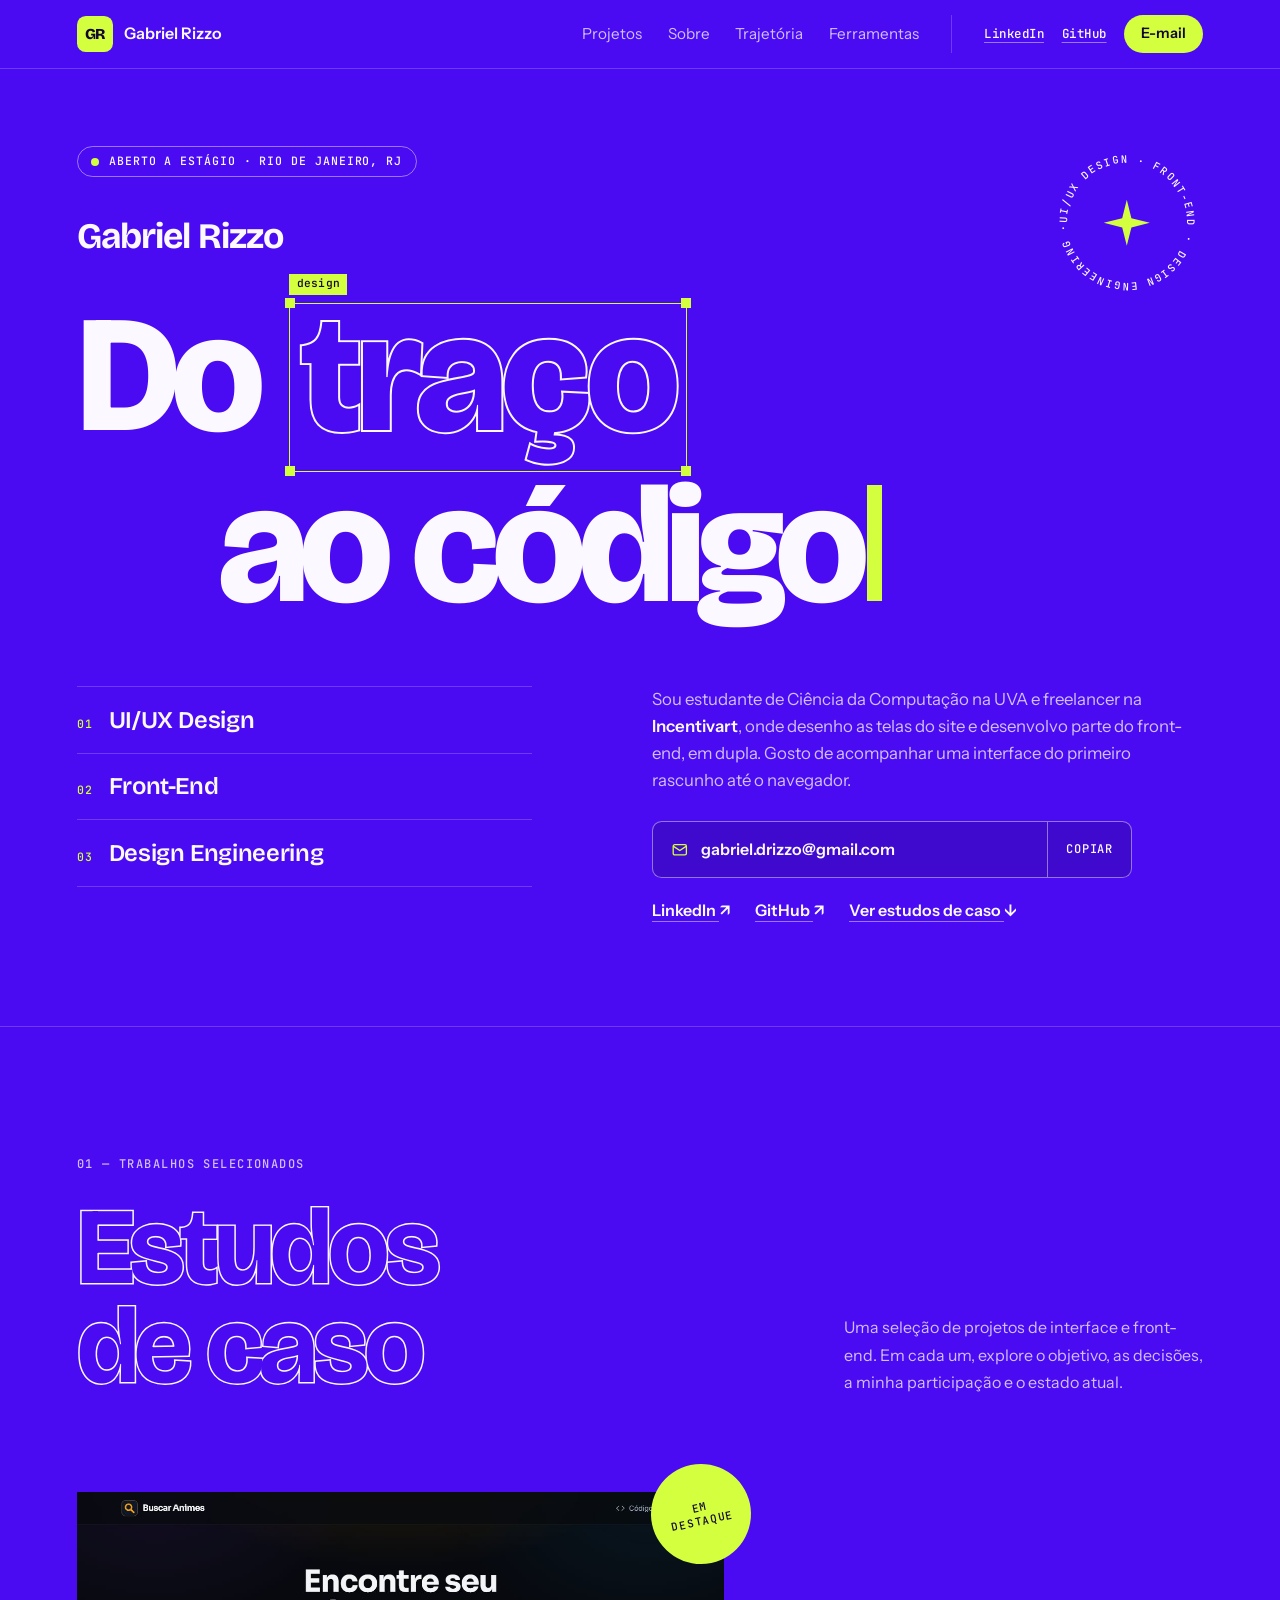
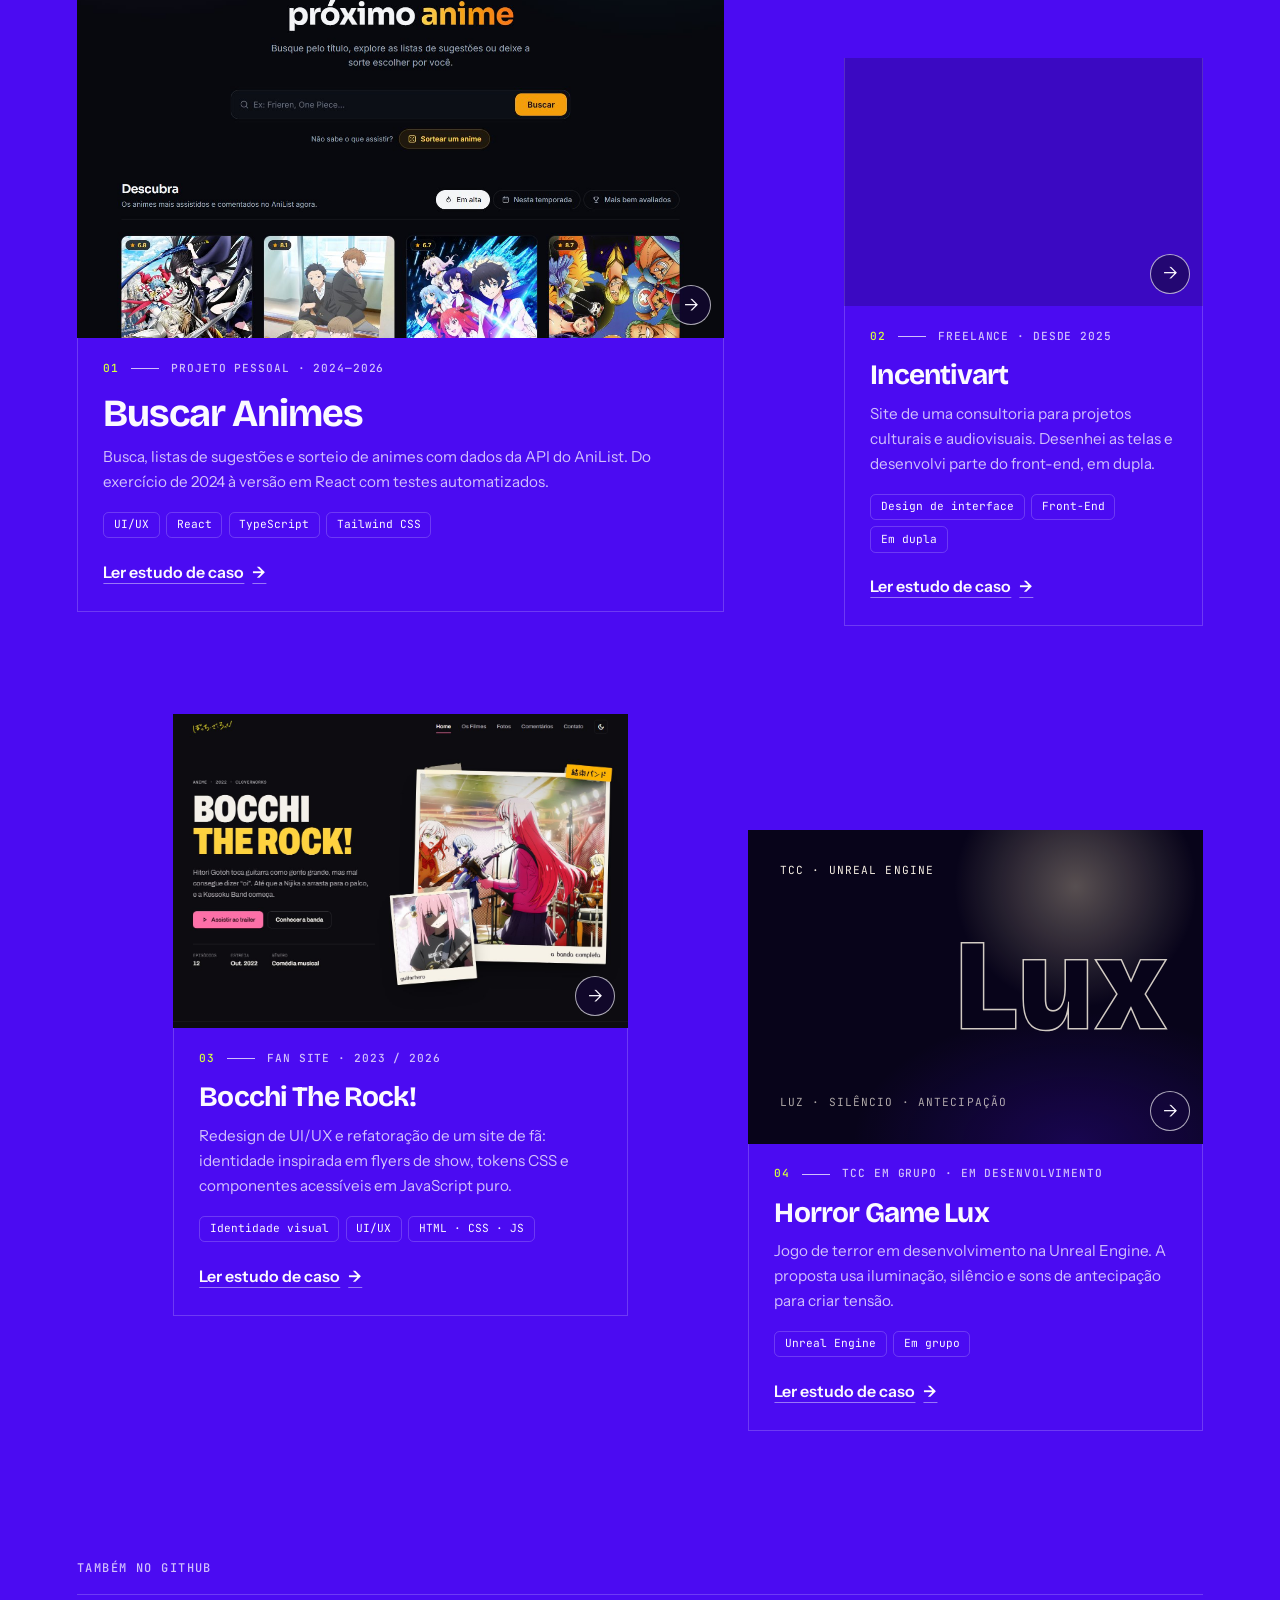
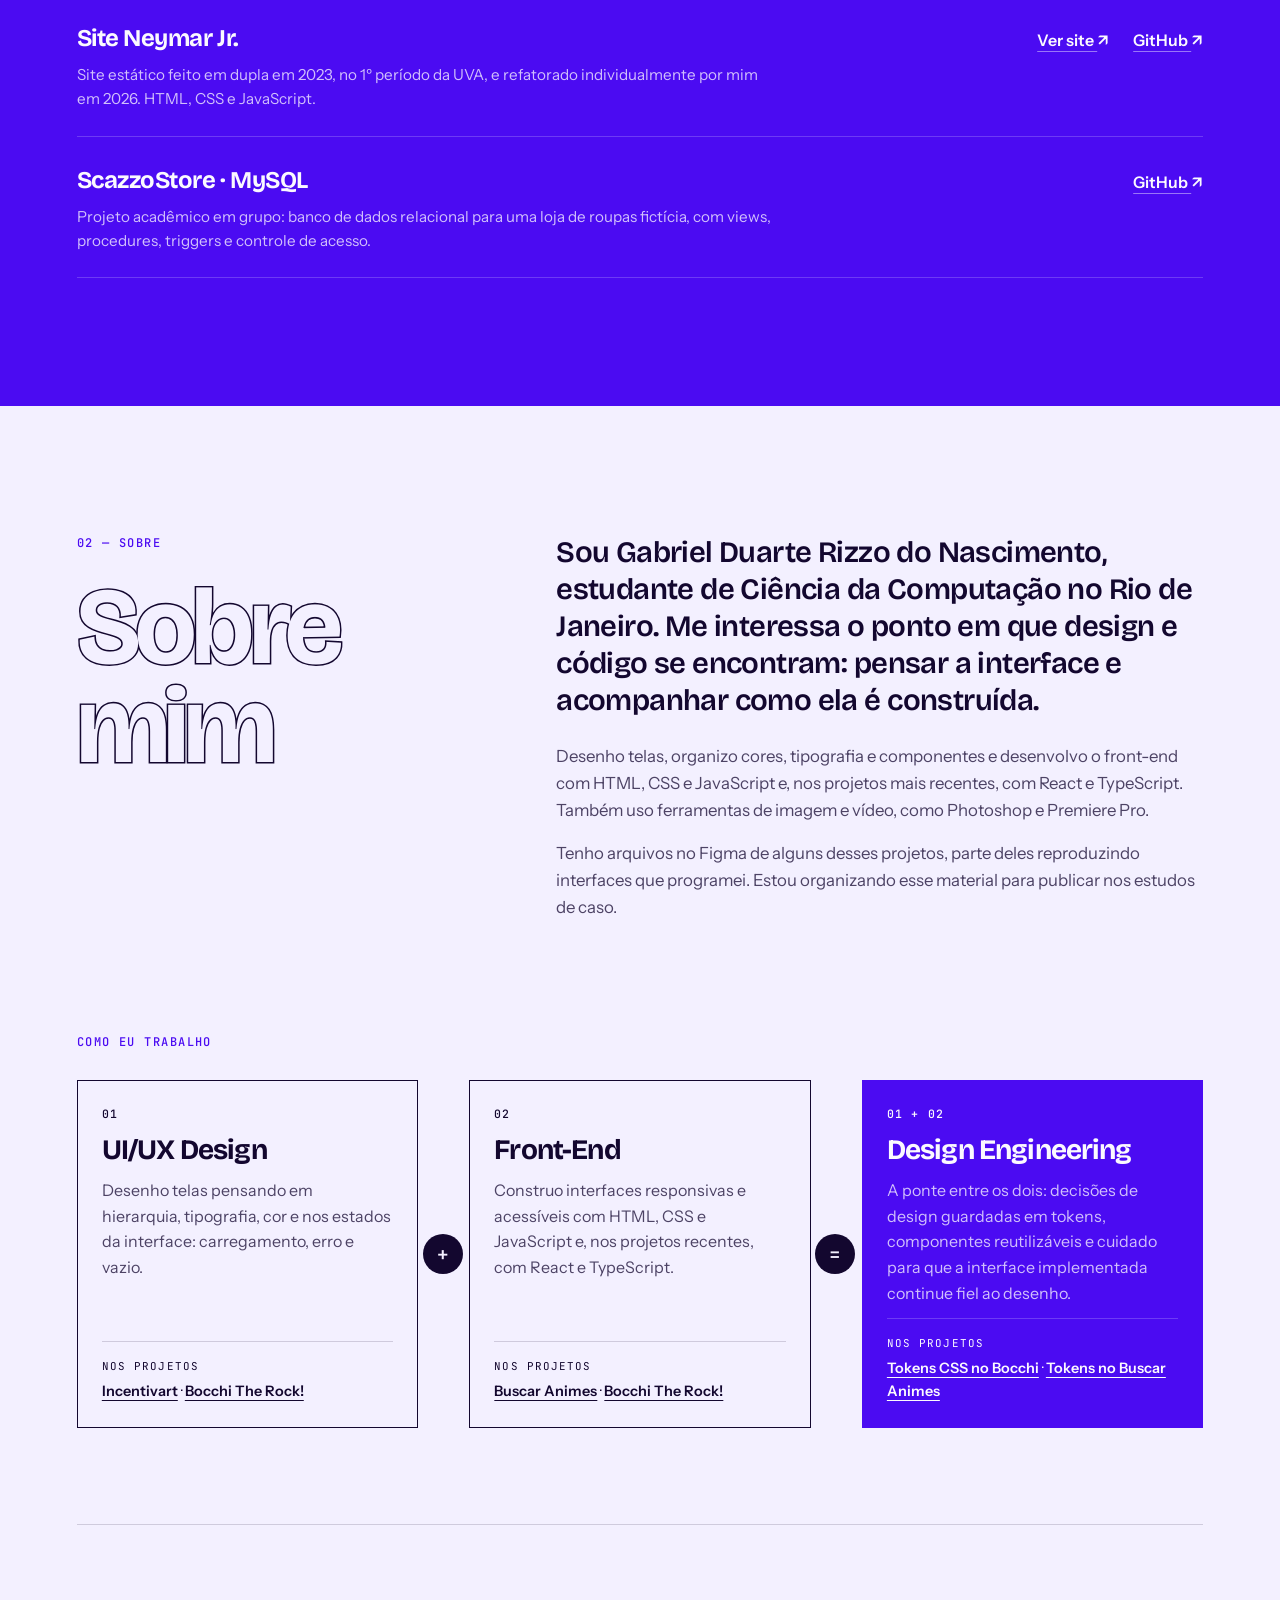
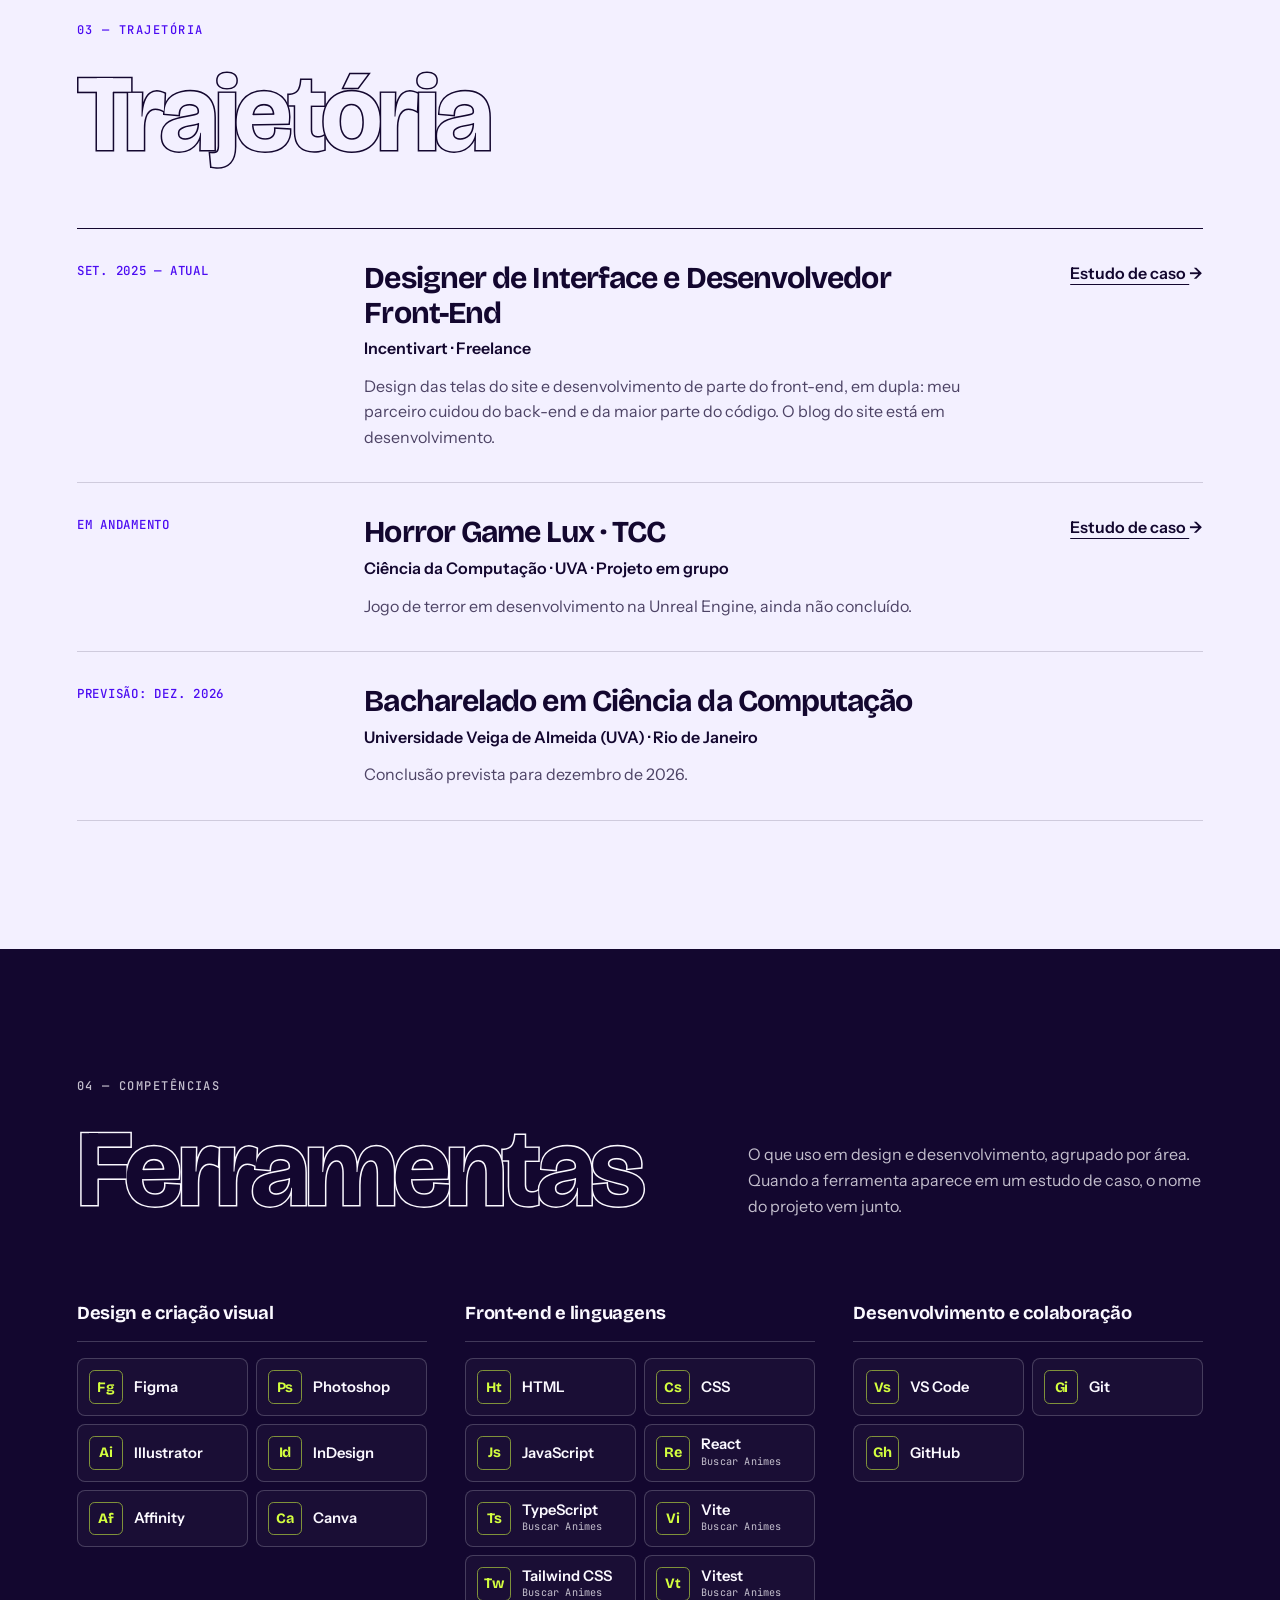
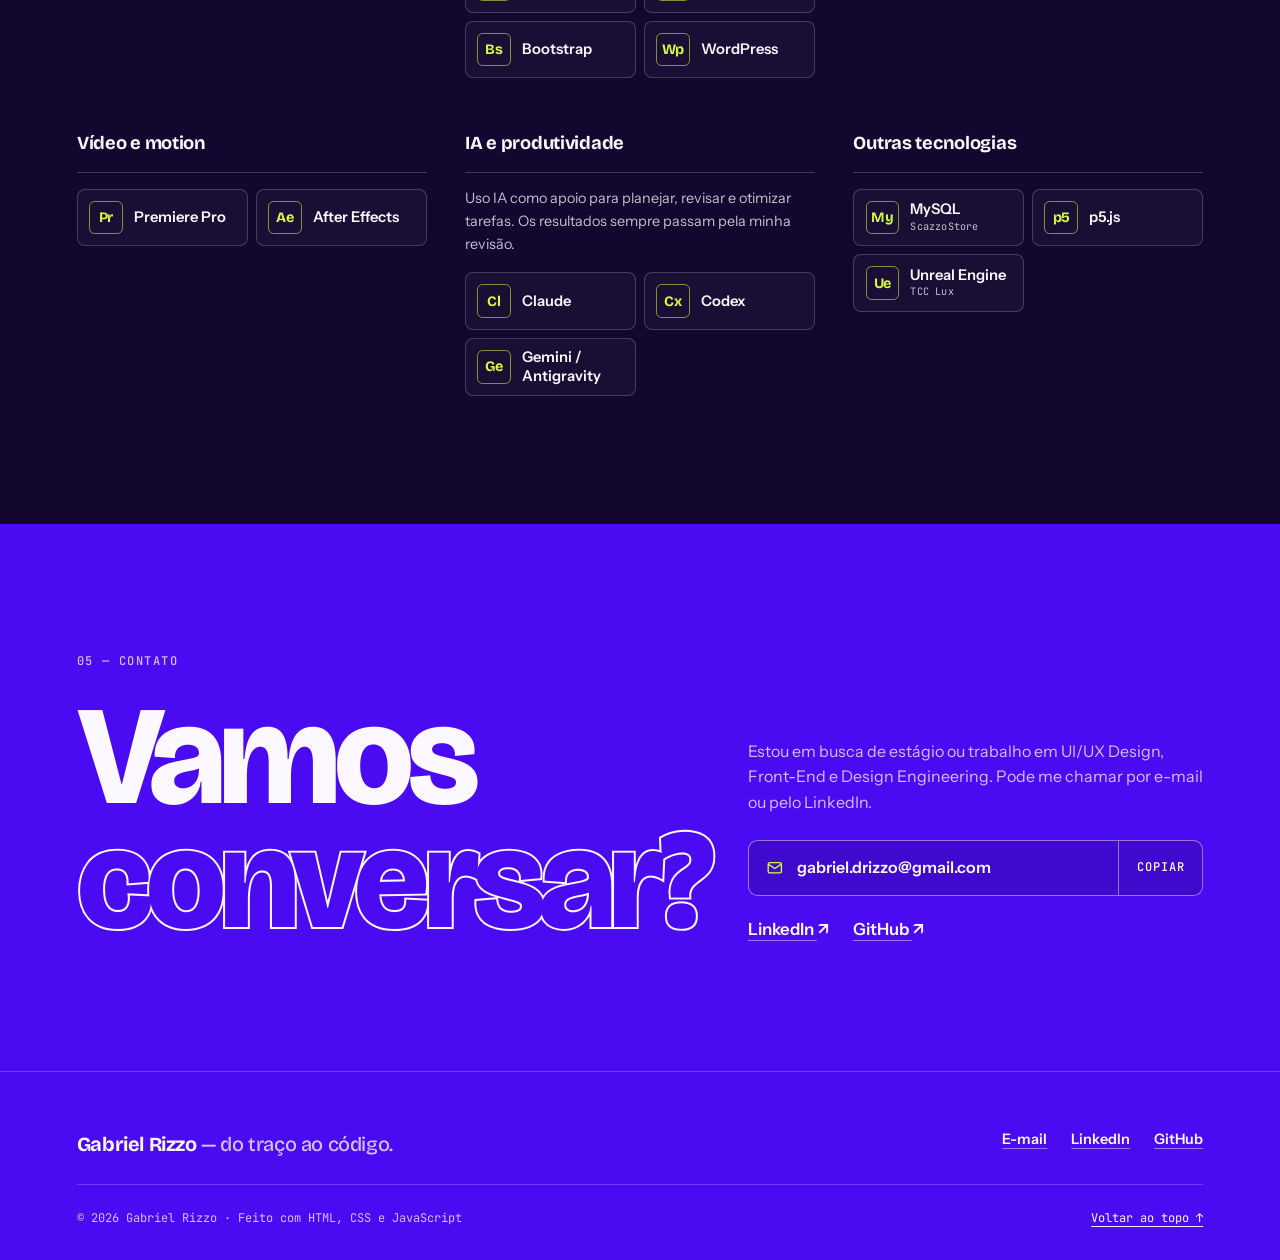
==== index.html @ c2d5941b "Portfolio_V1.0" ====
<!doctype html>
<html lang="pt-BR">
  <head>
    <meta charset="utf-8" />
    <meta name="viewport" content="width=device-width, initial-scale=1" />
    <title>Gabriel Rizzo · UI/UX Design, Front-End e Design Engineering</title>
    <meta
      name="description"
      content="Portfólio de Gabriel Rizzo: estudos de caso de UI/UX Design, Front-End e Design Engineering. Estudante de Ciência da Computação no Rio de Janeiro."
    />
    <meta name="theme-color" content="#4b0bf2" />
    <meta property="og:type" content="website" />
    <meta property="og:locale" content="pt_BR" />
    <meta property="og:title" content="Gabriel Rizzo · Do traço ao código" />
    <meta property="og:description" content="UI/UX Design, Front-End e Design Engineering: estudos de caso, trajetória e contato." />
    <link rel="icon" href="assets/favicon.svg" type="image/svg+xml" />

    <link rel="preconnect" href="https://fonts.googleapis.com" />
    <link rel="preconnect" href="https://fonts.gstatic.com" crossorigin />
    <link
      rel="stylesheet"
      href="https://fonts.googleapis.com/css2?family=Bricolage+Grotesque:opsz,wght@12..96,400..800&family=Instrument+Sans:wght@400..700&family=JetBrains+Mono:wght@400;500&display=swap"
    />
    <link rel="stylesheet" href="assets/css/base.css" />
    <link rel="stylesheet" href="assets/css/home.css" />

    <script>
      document.documentElement.classList.add("js");
    </script>
    <script src="assets/js/main.js" defer></script>
  </head>

  <body>
    <a class="skip-link" href="#conteudo">Pular para o conteúdo</a>

    <header class="site-header">
      <div class="site-header__inner">
        <a class="brand" href="#topo">
          <span class="brand__mark" aria-hidden="true">GR</span>
          <span class="brand__name">Gabriel Rizzo</span>
        </a>

        <button class="nav-toggle" type="button" aria-expanded="false" aria-controls="site-nav">Menu</button>

        <div class="site-nav" id="site-nav">
          <nav aria-label="Seções">
            <ul class="site-nav__links">
              <li><a href="#projetos">Projetos</a></li>
              <li><a href="#sobre">Sobre</a></li>
              <li><a href="#trajetoria">Trajetória</a></li>
              <li><a href="#ferramentas">Ferramentas</a></li>
            </ul>
          </nav>
          <div class="site-nav__contact">
            <a href="https://www.linkedin.com/in/gabriel-rizzo-352052266/" target="_blank" rel="noopener noreferrer">LinkedIn</a>
            <a href="https://github.com/gabrielrizzoo" target="_blank" rel="noopener noreferrer">GitHub</a>
            <a class="button button--primary button--small" href="mailto:gabriel.drizzo@gmail.com">E-mail</a>
          </div>
        </div>
      </div>
    </header>

    <main id="conteudo">
      <!-- ============================================================
           HERO · quem sou, o que faço e como falar comigo
           ============================================================ -->
      <section class="hero" id="topo" aria-labelledby="hero-title">
        <div class="hero__inner">
          <p class="hero__status">Aberto a estágio · Rio de Janeiro, RJ</p>

          <h1 class="hero__title" id="hero-title">
            <span class="hero__name">Gabriel Rizzo</span>
            <span class="hero__statement">
              <span class="hero__line">Do <span class="frame hero__frame"><span class="outline">traço</span><span class="frame__label" aria-hidden="true">design</span></span></span>
              <span class="hero__line">ao código<span class="hero__caret" aria-hidden="true"></span></span>
            </span>
          </h1>

          <svg class="hero__badge" viewBox="0 0 200 200" aria-hidden="true" focusable="false">
            <defs>
              <path id="badge-circle" d="M100,100 m-78,0 a78,78 0 1,1 156,0 a78,78 0 1,1 -156,0" />
            </defs>
            <g class="hero__badge-ring">
              <text>
                <textPath href="#badge-circle" textLength="488" lengthAdjust="spacing">
                  UI/UX DESIGN · FRONT-END · DESIGN ENGINEERING ·
                </textPath>
              </text>
            </g>
            <path class="hero__badge-star" d="M100 70 L106 94 L130 100 L106 106 L100 130 L94 106 L70 100 L94 94 Z" />
          </svg>

          <ul class="hero__roles" aria-label="Áreas de atuação">
            <li><span>01</span> UI/UX Design</li>
            <li><span>02</span> Front-End</li>
            <li><span>03</span> Design Engineering</li>
          </ul>

          <div class="hero__aside">
            <p class="hero__text">
              Sou estudante de Ciência da Computação na UVA e freelancer na <strong>Incentivart</strong>, onde
              desenho as telas do site e desenvolvo parte do front-end, em dupla. Gosto de acompanhar uma
              interface do primeiro rascunho até o navegador.
            </p>

            <div class="contact-box">
              <a class="contact-box__email" href="mailto:gabriel.drizzo@gmail.com">
                <svg viewBox="0 0 24 24" fill="none" stroke="currentColor" stroke-width="1.8" aria-hidden="true"><rect x="3" y="5" width="18" height="14" rx="2" /><path d="m3 7 9 6 9-6" /></svg>
                <span>gabriel.drizzo@gmail.com</span>
              </a>
              <button class="contact-box__copy" type="button" data-copy="gabriel.drizzo@gmail.com" hidden>Copiar</button>
            </div>

            <ul class="link-list">
              <li><a href="https://www.linkedin.com/in/gabriel-rizzo-352052266/" target="_blank" rel="noopener noreferrer">LinkedIn <span class="arrow" aria-hidden="true">↗</span></a></li>
              <li><a href="https://github.com/gabrielrizzoo" target="_blank" rel="noopener noreferrer">GitHub <span class="arrow" aria-hidden="true">↗</span></a></li>
              <li><a href="#projetos">Ver estudos de caso <span class="arrow arrow--down" aria-hidden="true">↓</span></a></li>
            </ul>
          </div>
        </div>
      </section>

      <!-- ============================================================
           01 · ESTUDOS DE CASO (a partir de portfolio-projects-section.html)
           Cada card leva à página do estudo de caso em projetos/.
           ============================================================ -->
      <section class="portfolio-work" id="projetos" aria-labelledby="portfolio-work-title">
        <header class="portfolio-work__header reveal">
          <div class="portfolio-work__heading">
            <p class="eyebrow">01 — Trabalhos selecionados</p>
            <h2 class="section-title" id="portfolio-work-title">Estudos <br />de caso</h2>
          </div>
          <p class="portfolio-work__intro">
            Uma seleção de projetos de interface e front-end. Em cada um, explore o objetivo, as decisões, a
            minha participação e o estado atual.
          </p>
        </header>

        <div class="portfolio-work__grid">
          <article class="portfolio-project reveal">
            <p class="portfolio-project__sticker" aria-hidden="true">Em<br />destaque</p>
            <div class="portfolio-project__visual">
              <img
                src="assets/images/projects/buscar-animes/inicio-desktop.jpg"
                alt="Tela inicial do Buscar Animes: título, campo de busca, botão de sorteio e a lista Em alta."
                width="1280"
                height="1000"
                loading="lazy"
                decoding="async"
              />
              <span class="portfolio-project__open" aria-hidden="true">→</span>
            </div>
            <div class="portfolio-project__content">
              <p class="portfolio-project__meta"><span class="num">01</span><span class="rule"></span><span>Projeto pessoal · 2024—2026</span></p>
              <h3 class="portfolio-project__title">
                <a href="projetos/buscar-animes.html">Buscar Animes<span class="visually-hidden">: ler estudo de caso</span></a>
              </h3>
              <p class="portfolio-project__summary">
                Busca, listas de sugestões e sorteio de animes com dados da API do AniList. Do exercício de 2024 à
                versão em React com testes automatizados.
              </p>
              <ul class="portfolio-project__tags" aria-label="Áreas e tecnologias">
                <li>UI/UX</li>
                <li>React</li>
                <li>TypeScript</li>
                <li>Tailwind CSS</li>
              </ul>
              <span class="portfolio-project__cta" aria-hidden="true">Ler estudo de caso <span class="arrow">→</span></span>
            </div>
          </article>

          <article class="portfolio-project reveal">
            <div class="portfolio-project__visual">
              <img
                src="assets/images/projects/incentivart/home-desktop.jpg"
                alt="Página inicial do site da Incentivart, com o título Cuidamos da parte técnica e burocrática enquanto você cria."
                width="1440"
                height="900"
                loading="lazy"
                decoding="async"
              />
              <span class="portfolio-project__open" aria-hidden="true">→</span>
            </div>
            <div class="portfolio-project__content">
              <p class="portfolio-project__meta"><span class="num">02</span><span class="rule"></span><span>Freelance · desde 2025</span></p>
              <h3 class="portfolio-project__title">
                <a href="projetos/incentivart.html">Incentivart<span class="visually-hidden">: ler estudo de caso</span></a>
              </h3>
              <p class="portfolio-project__summary">
                Site de uma consultoria para projetos culturais e audiovisuais. Desenhei as telas e desenvolvi parte
                do front-end, em dupla.
              </p>
              <ul class="portfolio-project__tags" aria-label="Áreas">
                <li>Design de interface</li>
                <li>Front-End</li>
                <li>Em dupla</li>
              </ul>
              <span class="portfolio-project__cta" aria-hidden="true">Ler estudo de caso <span class="arrow">→</span></span>
            </div>
          </article>

          <article class="portfolio-project reveal">
            <div class="portfolio-project__visual">
              <img
                src="assets/images/projects/bocchi/home-desktop.jpg"
                alt="Página inicial do fan site Bocchi The Rock!, com título em branco e amarelo e colagem de fotos do anime."
                width="1280"
                height="1000"
                loading="lazy"
                decoding="async"
              />
              <span class="portfolio-project__open" aria-hidden="true">→</span>
            </div>
            <div class="portfolio-project__content">
              <p class="portfolio-project__meta"><span class="num">03</span><span class="rule"></span><span>Fan site · 2023 / 2026</span></p>
              <h3 class="portfolio-project__title">
                <a href="projetos/bocchi-the-rock.html">Bocchi The Rock!<span class="visually-hidden">: ler estudo de caso</span></a>
              </h3>
              <p class="portfolio-project__summary">
                Redesign de UI/UX e refatoração de um site de fã: identidade inspirada em flyers de show, tokens CSS
                e componentes acessíveis em JavaScript puro.
              </p>
              <ul class="portfolio-project__tags" aria-label="Áreas e tecnologias">
                <li>Identidade visual</li>
                <li>UI/UX</li>
                <li>HTML · CSS · JS</li>
              </ul>
              <span class="portfolio-project__cta" aria-hidden="true">Ler estudo de caso <span class="arrow">→</span></span>
            </div>
          </article>

          <article class="portfolio-project reveal">
            <div class="portfolio-project__visual">
              <div class="cover cover--lux" role="img" aria-label="Capa tipográfica do Horror Game Lux">
                <span class="cover__kicker">TCC · Unreal Engine</span>
                <span class="cover__title outline">Lux</span>
                <span class="cover__note">Luz · silêncio · antecipação</span>
              </div>
              <span class="portfolio-project__open" aria-hidden="true">→</span>
            </div>
            <div class="portfolio-project__content">
              <p class="portfolio-project__meta"><span class="num">04</span><span class="rule"></span><span>TCC em grupo · em desenvolvimento</span></p>
              <h3 class="portfolio-project__title">
                <a href="projetos/horror-game-lux.html">Horror Game Lux<span class="visually-hidden">: ler estudo de caso</span></a>
              </h3>
              <p class="portfolio-project__summary">
                Jogo de terror em desenvolvimento na Unreal Engine. A proposta usa iluminação, silêncio e sons de
                antecipação para criar tensão.
              </p>
              <ul class="portfolio-project__tags" aria-label="Tecnologias">
                <li>Unreal Engine</li>
                <li>Em grupo</li>
              </ul>
              <span class="portfolio-project__cta" aria-hidden="true">Ler estudo de caso <span class="arrow">→</span></span>
            </div>
          </article>
        </div>

        <aside class="more-work reveal" aria-labelledby="more-work-title">
          <h3 class="eyebrow more-work__title" id="more-work-title">Também no GitHub</h3>
          <ul>
            <li class="more-work__item">
              <div>
                <p class="more-work__name">Site Neymar Jr.</p>
                <p class="more-work__desc">
                  Site estático feito em dupla em 2023, no 1º período da UVA, e refatorado individualmente por mim em
                  2026. HTML, CSS e JavaScript.
                </p>
              </div>
              <ul class="link-list">
                <li><a href="https://gabrielrizzoo.github.io/ProjetoSiteNeymar/" target="_blank" rel="noopener noreferrer">Ver site <span class="arrow" aria-hidden="true">↗</span></a></li>
                <li><a href="https://github.com/gabrielrizzoo/ProjetoSiteNeymar" target="_blank" rel="noopener noreferrer">GitHub <span class="arrow" aria-hidden="true">↗</span></a></li>
              </ul>
            </li>
            <li class="more-work__item">
              <div>
                <p class="more-work__name">ScazzoStore · MySQL</p>
                <p class="more-work__desc">
                  Projeto acadêmico em grupo: banco de dados relacional para uma loja de roupas fictícia, com views,
                  procedures, triggers e controle de acesso.
                </p>
              </div>
              <ul class="link-list">
                <li><a href="https://github.com/gabrielrizzoo/ScazzoStore-MySQL" target="_blank" rel="noopener noreferrer">GitHub <span class="arrow" aria-hidden="true">↗</span></a></li>
              </ul>
            </li>
          </ul>
        </aside>
      </section>

      <!-- ============================================================
           02 · SOBRE + COMO TRABALHO
           ============================================================ -->
      <section class="about on-paper" id="sobre" aria-labelledby="sobre-title">
        <div class="container about__grid">
          <div class="about__head reveal">
            <p class="eyebrow">02 — Sobre</p>
            <h2 class="section-title" id="sobre-title">Sobre <br />mim</h2>
            <!-- FOTO: quando houver uma foto adequada (retrato, luz natural, fundo neutro, 1200 px ou mais),
                 salve em assets/images/gabriel-rizzo.jpg e descomente. O CSS aplica o tratamento violeta.
            <figure class="about__photo">
              <img src="assets/images/gabriel-rizzo.jpg" alt="Retrato de Gabriel Rizzo" width="800" height="1000" loading="lazy" />
            </figure>
            -->
          </div>

          <div class="about__body reveal">
            <p class="about__lead">
              Sou Gabriel Duarte Rizzo do Nascimento, estudante de Ciência da Computação no Rio de Janeiro. Me
              interessa o ponto em que design e código se encontram: pensar a interface e acompanhar como ela é
              construída.
            </p>
            <p>
              Desenho telas, organizo cores, tipografia e componentes e desenvolvo o front-end com HTML, CSS e
              JavaScript e, nos projetos mais recentes, com React e TypeScript. Também uso ferramentas de imagem e
              vídeo, como Photoshop e Premiere Pro.
            </p>
            <p>
              Tenho arquivos no Figma de alguns desses projetos, parte deles reproduzindo interfaces que programei.
              Estou organizando esse material para publicar nos estudos de caso.
            </p>
          </div>
        </div>

        <div class="container pillars">
          <h3 class="eyebrow pillars__title reveal">Como eu trabalho</h3>
          <ol class="pillars__list">
            <li class="pillar reveal">
              <p class="pillar__num">01</p>
              <h4 class="pillar__name">UI/UX Design</h4>
              <p class="pillar__text">
                Desenho telas pensando em hierarquia, tipografia, cor e nos estados da interface: carregamento, erro e
                vazio.
              </p>
              <p class="pillar__evidence">
                <span>Nos projetos</span>
                <a href="projetos/incentivart.html">Incentivart</a> · <a href="projetos/bocchi-the-rock.html">Bocchi The Rock!</a>
              </p>
            </li>
            <li class="pillar reveal">
              <p class="pillar__num">02</p>
              <h4 class="pillar__name">Front-End</h4>
              <p class="pillar__text">
                Construo interfaces responsivas e acessíveis com HTML, CSS e JavaScript e, nos projetos recentes, com
                React e TypeScript.
              </p>
              <p class="pillar__evidence">
                <span>Nos projetos</span>
                <a href="projetos/buscar-animes.html">Buscar Animes</a> · <a href="projetos/bocchi-the-rock.html">Bocchi The Rock!</a>
              </p>
            </li>
            <li class="pillar pillar--result reveal">
              <p class="pillar__num">01 + 02</p>
              <h4 class="pillar__name">Design Engineering</h4>
              <p class="pillar__text">
                A ponte entre os dois: decisões de design guardadas em tokens, componentes reutilizáveis e cuidado para
                que a interface implementada continue fiel ao desenho.
              </p>
              <p class="pillar__evidence">
                <span>Nos projetos</span>
                <a href="projetos/bocchi-the-rock.html#design">Tokens CSS no Bocchi</a> · <a href="projetos/buscar-animes.html#design">Tokens no Buscar Animes</a>
              </p>
            </li>
          </ol>
        </div>
      </section>

      <!-- ============================================================
           03 · TRAJETÓRIA
           ============================================================ -->
      <section class="journey on-paper" id="trajetoria" aria-labelledby="trajetoria-title">
        <div class="container">
          <p class="eyebrow reveal">03 — Trajetória</p>
          <h2 class="section-title reveal" id="trajetoria-title">Trajetória</h2>

          <ol class="timeline">
            <li class="timeline__item reveal">
              <p class="timeline__date"><time datetime="2025-09">Set. 2025</time> — atual</p>
              <div class="timeline__content">
                <h3>Designer de Interface e Desenvolvedor <span class="nowrap">Front-End</span></h3>
                <p class="timeline__org">Incentivart · Freelance</p>
                <p>
                  Design das telas do site e desenvolvimento de parte do front-end, em dupla: meu parceiro cuidou do
                  back-end e da maior parte do código. O blog do site está em desenvolvimento.
                </p>
              </div>
              <a class="timeline__link" href="projetos/incentivart.html">Estudo de caso <span class="arrow arrow--right" aria-hidden="true">→</span></a>
            </li>
            <li class="timeline__item reveal">
              <p class="timeline__date">Em andamento</p>
              <div class="timeline__content">
                <h3>Horror Game Lux · TCC</h3>
                <p class="timeline__org">Ciência da Computação · UVA · Projeto em grupo</p>
                <p>Jogo de terror em desenvolvimento na Unreal Engine, ainda não concluído.</p>
              </div>
              <a class="timeline__link" href="projetos/horror-game-lux.html">Estudo de caso <span class="arrow arrow--right" aria-hidden="true">→</span></a>
            </li>
            <li class="timeline__item reveal">
              <p class="timeline__date">Previsão: dez. 2026</p>
              <div class="timeline__content">
                <h3>Bacharelado em Ciência da Computação</h3>
                <p class="timeline__org">Universidade Veiga de Almeida (UVA) · Rio de Janeiro</p>
                <p>Conclusão prevista para dezembro de 2026.</p>
              </div>
            </li>
          </ol>
        </div>
      </section>

      <!-- ============================================================
           04 · FERRAMENTAS
           Sem níveis, barras ou porcentagens: só o nome e, quando houver,
           o projeto em que a ferramenta aparece.
           ============================================================ -->
      <section class="skills on-ink" id="ferramentas" aria-labelledby="ferramentas-title">
        <div class="container">
          <header class="skills__header reveal">
            <div class="skills__heading">
              <p class="eyebrow">04 — Competências</p>
              <h2 class="section-title" id="ferramentas-title">Ferramentas</h2>
            </div>
            <p class="skills__intro">
              O que uso em design e desenvolvimento, agrupado por área. Quando a ferramenta aparece em um estudo de
              caso, o nome do projeto vem junto.
            </p>
          </header>

          <div class="skills__groups">
            <section class="skill-group reveal" aria-labelledby="sg-design">
              <h3 class="skill-group__title" id="sg-design">Design e criação visual</h3>
              <ul class="skill-grid">
                <li class="skill"><span class="skill__icon" aria-hidden="true">Fg</span><span class="skill__text"><span class="skill__name">Figma</span></span></li>
                <li class="skill"><span class="skill__icon" aria-hidden="true">Ps</span><span class="skill__text"><span class="skill__name">Photoshop</span></span></li>
                <li class="skill"><span class="skill__icon" aria-hidden="true">Ai</span><span class="skill__text"><span class="skill__name">Illustrator</span></span></li>
                <li class="skill"><span class="skill__icon" aria-hidden="true">Id</span><span class="skill__text"><span class="skill__name">InDesign</span></span></li>
                <li class="skill"><span class="skill__icon" aria-hidden="true">Af</span><span class="skill__text"><span class="skill__name">Affinity</span></span></li>
                <li class="skill"><span class="skill__icon" aria-hidden="true">Ca</span><span class="skill__text"><span class="skill__name">Canva</span></span></li>
              </ul>
            </section>

            <section class="skill-group reveal" aria-labelledby="sg-front">
              <h3 class="skill-group__title" id="sg-front">Front-end e linguagens</h3>
              <ul class="skill-grid">
                <li class="skill"><span class="skill__icon" aria-hidden="true">Ht</span><span class="skill__text"><span class="skill__name">HTML</span></span></li>
                <li class="skill"><span class="skill__icon" aria-hidden="true">Cs</span><span class="skill__text"><span class="skill__name">CSS</span></span></li>
                <li class="skill"><span class="skill__icon" aria-hidden="true">Js</span><span class="skill__text"><span class="skill__name">JavaScript</span></span></li>
                <li class="skill"><span class="skill__icon" aria-hidden="true">Re</span><span class="skill__text"><span class="skill__name">React</span><span class="skill__context">Buscar Animes</span></span></li>
                <li class="skill"><span class="skill__icon" aria-hidden="true">Ts</span><span class="skill__text"><span class="skill__name">TypeScript</span><span class="skill__context">Buscar Animes</span></span></li>
                <li class="skill"><span class="skill__icon" aria-hidden="true">Vi</span><span class="skill__text"><span class="skill__name">Vite</span><span class="skill__context">Buscar Animes</span></span></li>
                <li class="skill"><span class="skill__icon" aria-hidden="true">Tw</span><span class="skill__text"><span class="skill__name">Tailwind CSS</span><span class="skill__context">Buscar Animes</span></span></li>
                <li class="skill"><span class="skill__icon" aria-hidden="true">Vt</span><span class="skill__text"><span class="skill__name">Vitest</span><span class="skill__context">Buscar Animes</span></span></li>
                <li class="skill"><span class="skill__icon" aria-hidden="true">Bs</span><span class="skill__text"><span class="skill__name">Bootstrap</span></span></li>
                <li class="skill"><span class="skill__icon" aria-hidden="true">Wp</span><span class="skill__text"><span class="skill__name">WordPress</span></span></li>
              </ul>
            </section>

            <section class="skill-group reveal" aria-labelledby="sg-dev">
              <h3 class="skill-group__title" id="sg-dev">Desenvolvimento e colaboração</h3>
              <ul class="skill-grid">
                <li class="skill"><span class="skill__icon" aria-hidden="true">Vs</span><span class="skill__text"><span class="skill__name">VS Code</span></span></li>
                <li class="skill"><span class="skill__icon" aria-hidden="true">Gi</span><span class="skill__text"><span class="skill__name">Git</span></span></li>
                <li class="skill"><span class="skill__icon" aria-hidden="true">Gh</span><span class="skill__text"><span class="skill__name">GitHub</span></span></li>
              </ul>
            </section>

            <section class="skill-group reveal" aria-labelledby="sg-video">
              <h3 class="skill-group__title" id="sg-video">Vídeo e motion</h3>
              <ul class="skill-grid">
                <li class="skill"><span class="skill__icon" aria-hidden="true">Pr</span><span class="skill__text"><span class="skill__name">Premiere Pro</span></span></li>
                <li class="skill"><span class="skill__icon" aria-hidden="true">Ae</span><span class="skill__text"><span class="skill__name">After Effects</span></span></li>
              </ul>
            </section>

            <section class="skill-group reveal" aria-labelledby="sg-ai">
              <h3 class="skill-group__title" id="sg-ai">IA e produtividade</h3>
              <p class="skill-group__note">
                Uso IA como apoio para planejar, revisar e otimizar tarefas. Os resultados sempre passam pela minha
                revisão.
              </p>
              <ul class="skill-grid">
                <li class="skill"><span class="skill__icon" aria-hidden="true">Cl</span><span class="skill__text"><span class="skill__name">Claude</span></span></li>
                <li class="skill"><span class="skill__icon" aria-hidden="true">Cx</span><span class="skill__text"><span class="skill__name">Codex</span></span></li>
                <li class="skill"><span class="skill__icon" aria-hidden="true">Ge</span><span class="skill__text"><span class="skill__name">Gemini / Antigravity</span></span></li>
              </ul>
            </section>

            <section class="skill-group reveal" aria-labelledby="sg-other">
              <h3 class="skill-group__title" id="sg-other">Outras tecnologias</h3>
              <ul class="skill-grid">
                <li class="skill"><span class="skill__icon" aria-hidden="true">My</span><span class="skill__text"><span class="skill__name">MySQL</span><span class="skill__context">ScazzoStore</span></span></li>
                <li class="skill"><span class="skill__icon" aria-hidden="true">p5</span><span class="skill__text"><span class="skill__name">p5.js</span></span></li>
                <li class="skill"><span class="skill__icon" aria-hidden="true">Ue</span><span class="skill__text"><span class="skill__name">Unreal Engine</span><span class="skill__context">TCC Lux</span></span></li>
              </ul>
            </section>
          </div>
        </div>
      </section>

      <!-- ============================================================
           05 · CONTATO
           ============================================================ -->
      <section class="contact" id="contato" aria-labelledby="contato-title">
        <div class="container contact__grid">
          <div class="contact__heading reveal">
            <p class="eyebrow">05 — Contato</p>
            <h2 class="contact__title" id="contato-title">Vamos <br /><span class="outline">conversar?</span></h2>
          </div>
          <div class="contact__body reveal">
            <p class="contact__text">
              Estou em busca de estágio ou trabalho em UI/UX Design, Front-End e Design Engineering. Pode me chamar
              por e-mail ou pelo LinkedIn.
            </p>
            <div class="contact-box">
              <a class="contact-box__email" href="mailto:gabriel.drizzo@gmail.com">
                <svg viewBox="0 0 24 24" fill="none" stroke="currentColor" stroke-width="1.8" aria-hidden="true"><rect x="3" y="5" width="18" height="14" rx="2" /><path d="m3 7 9 6 9-6" /></svg>
                <span>gabriel.drizzo@gmail.com</span>
              </a>
              <button class="contact-box__copy" type="button" data-copy="gabriel.drizzo@gmail.com" hidden>Copiar</button>
            </div>
            <ul class="link-list">
              <li><a href="https://www.linkedin.com/in/gabriel-rizzo-352052266/" target="_blank" rel="noopener noreferrer">LinkedIn <span class="arrow" aria-hidden="true">↗</span></a></li>
              <li><a href="https://github.com/gabrielrizzoo" target="_blank" rel="noopener noreferrer">GitHub <span class="arrow" aria-hidden="true">↗</span></a></li>
            </ul>
          </div>
        </div>
      </section>
    </main>

    <footer class="site-footer">
      <div class="site-footer__inner">
        <p class="site-footer__brand">Gabriel Rizzo <span>— do traço ao código.</span></p>
        <ul class="link-list site-footer__links">
          <li><a href="mailto:gabriel.drizzo@gmail.com">E-mail</a></li>
          <li><a href="https://www.linkedin.com/in/gabriel-rizzo-352052266/" target="_blank" rel="noopener noreferrer">LinkedIn</a></li>
          <li><a href="https://github.com/gabrielrizzoo" target="_blank" rel="noopener noreferrer">GitHub</a></li>
        </ul>
        <p class="site-footer__meta">
          <span>© <span data-year>2026</span> Gabriel Rizzo · Feito com HTML, CSS e JavaScript</span>
          <a href="#topo">Voltar ao topo ↑</a>
        </p>
      </div>
    </footer>
  </body>
</html>
---- assets/css/base.css ----
/* ==========================================================================
   Portfólio · Gabriel Rizzo — base compartilhada
   Identidade "Do traço ao código":
   - contorno (traço)  → design, títulos de seção
   - sólido            → interface, títulos de conteúdo
   - mono              → código, rótulos e metadados
   Cor por função: violeta = vitrine · papel = leitura · tinta = técnico
   ========================================================================== */

:root {
  /* Cores */
  --violet: #4b0bf2;
  --violet-dark: #3a07c4;
  --ink: #13072f;
  --ink-2: #1c0c42;
  --paper: #f3f0ff;
  --white: #fbf9ff;
  --lime: #d4ff3f;

  --muted: rgba(251, 249, 255, 0.76);
  --line: rgba(251, 249, 255, 0.2);
  --line-strong: rgba(251, 249, 255, 0.45);
  --ink-muted: rgba(19, 7, 47, 0.74);
  --ink-line: rgba(19, 7, 47, 0.16);

  /* Tipografia */
  --font-display: "Bricolage Grotesque", "Arial Narrow", system-ui, sans-serif;
  --font-body: "Instrument Sans", system-ui, -apple-system, "Segoe UI", Roboto, sans-serif;
  --font-mono: "JetBrains Mono", ui-monospace, "Cascadia Code", Consolas, monospace;

  /* Layout */
  --max: 76rem;
  --gutter: clamp(1.25rem, 6vw, 6.5rem);
  --section-space: clamp(4.5rem, 10vw, 9rem);
  --header-h: 4.25rem;

  --ease: cubic-bezier(0.2, 0.7, 0.2, 1);
}

/* --------------------------------------------------------------------------
   Base
   -------------------------------------------------------------------------- */

*,
*::before,
*::after {
  box-sizing: border-box;
}

html {
  -webkit-text-size-adjust: 100%;
  text-size-adjust: 100%;
}

@media (prefers-reduced-motion: no-preference) {
  html {
    scroll-behavior: smooth;
  }
}

body {
  margin: 0;
  overflow-x: hidden;
  color: var(--white);
  background: var(--violet);
  font-family: var(--font-body);
  font-size: 1rem;
  line-height: 1.6;
  -webkit-font-smoothing: antialiased;
}

img,
svg {
  display: block;
  max-width: 100%;
}

h1,
h2,
h3,
h4,
p,
ul,
ol,
dl,
dd,
figure {
  margin: 0;
}

ul,
ol {
  padding: 0;
  list-style: none;
}

a {
  color: inherit;
}

button {
  font: inherit;
}

:focus-visible {
  outline: 2px solid var(--lime);
  outline-offset: 4px;
}

section[id],
[id].case-section {
  scroll-margin-top: calc(var(--header-h) + 1rem);
}

/* --------------------------------------------------------------------------
   Utilitários
   -------------------------------------------------------------------------- */

.visually-hidden {
  position: absolute !important;
  width: 1px;
  height: 1px;
  padding: 0;
  margin: -1px;
  overflow: hidden;
  clip: rect(0 0 0 0);
  white-space: nowrap;
  border: 0;
}

.nowrap {
  white-space: nowrap;
}

.container {
  width: 100%;
  max-width: var(--max);
  margin: 0 auto;
}

.eyebrow {
  color: var(--muted);
  font-family: var(--font-mono);
  font-size: 0.75rem;
  font-weight: 500;
  letter-spacing: 0.12em;
  text-transform: uppercase;
}

.skip-link {
  position: absolute;
  top: 0.75rem;
  left: 0.75rem;
  z-index: 100;
  padding: 0.6rem 1rem;
  color: var(--ink);
  background: var(--lime);
  font-weight: 600;
  text-decoration: none;
  transform: translateY(-200%);
}

.skip-link:focus {
  transform: none;
}

/* --------------------------------------------------------------------------
   Traço: texto contornado
   A fonte é variável e tem contornos sobrepostos. O texto é preenchido com
   a cor do fundo (--outline-fill) e o stroke é pintado antes do preenchimento,
   então só a metade externa do traço aparece e as sobreposições somem.
   -------------------------------------------------------------------------- */

.outline,
.section-title {
  --outline-fill: var(--violet);
  --outline-stroke: var(--white);
  --outline-width: 3px;

  color: var(--outline-fill);
  -webkit-text-stroke: var(--outline-width) var(--outline-stroke);
  paint-order: stroke fill;
}

.section-title {
  font-family: var(--font-display);
  font-size: clamp(3.2rem, 8.5vw, 7.5rem);
  font-weight: 700;
  letter-spacing: -0.04em;
  line-height: 0.91;
}

.on-paper .outline,
.on-paper .section-title {
  --outline-fill: var(--paper);
  --outline-stroke: var(--ink);
}

.on-ink .outline,
.on-ink .section-title {
  --outline-fill: var(--ink);
}

@supports not (-webkit-text-stroke: 1px black) {
  .outline,
  .section-title {
    color: var(--outline-stroke);
  }
}

@media (forced-colors: active) {
  .outline,
  .section-title {
    color: CanvasText;
    -webkit-text-stroke: 0;
  }
}

/* --------------------------------------------------------------------------
   Moldura de seleção (motivo gráfico: o "frame" de uma ferramenta de design)
   Uso: <span class="frame">…<span class="frame__label">rótulo</span></span>
   -------------------------------------------------------------------------- */

.frame {
  --frame-color: var(--lime);
  --frame-handle: 9px;
  --frame-inset: 0px;

  position: relative;
  display: inline-block;
}

.frame::before,
.frame::after {
  position: absolute;
  inset: var(--frame-inset);
  content: "";
  pointer-events: none;
}

.frame::before {
  border: 1.5px solid var(--frame-color);
}

.frame::after {
  margin: calc(var(--frame-handle) / -2 + 0.75px);
  background:
    linear-gradient(var(--frame-color) 0 0) top left / var(--frame-handle) var(--frame-handle) no-repeat,
    linear-gradient(var(--frame-color) 0 0) top right / var(--frame-handle) var(--frame-handle) no-repeat,
    linear-gradient(var(--frame-color) 0 0) bottom left / var(--frame-handle) var(--frame-handle) no-repeat,
    linear-gradient(var(--frame-color) 0 0) bottom right / var(--frame-handle) var(--frame-handle) no-repeat;
}

.frame__label {
  position: absolute;
  bottom: calc(100% - var(--frame-inset) + 0.5rem);
  left: var(--frame-inset);
  padding: 0.15rem 0.45rem;
  color: var(--ink);
  background: var(--frame-color);
  font-family: var(--font-mono);
  font-size: 0.7rem;
  font-weight: 500;
  letter-spacing: 0.02em;
  line-height: 1.4;
  white-space: nowrap;
  -webkit-text-stroke: 0;
}

/* --------------------------------------------------------------------------
   Botões
   -------------------------------------------------------------------------- */

.button {
  display: inline-flex;
  align-items: center;
  justify-content: center;
  gap: 0.6rem;
  min-height: 3rem;
  padding: 0.75rem 1.4rem;
  border: 1.5px solid transparent;
  border-radius: 999px;
  font-weight: 600;
  line-height: 1.2;
  text-decoration: none;
  transition:
    background-color 200ms ease,
    color 200ms ease,
    border-color 200ms ease;
}

.button--small {
  min-height: 2.4rem;
  padding: 0.45rem 1rem;
  font-size: 0.9rem;
}

.button--primary {
  color: var(--ink);
  background: var(--lime);
}

.button--primary:hover {
  background: var(--white);
}

.button--ghost {
  border-color: var(--line-strong);
}

.button--ghost:hover {
  border-color: var(--white);
  color: var(--violet);
  background: var(--white);
}

.arrow {
  display: inline-block;
  transition: transform 180ms ease;
}

a:hover > .arrow,
a:focus-visible > .arrow {
  transform: translate(3px, -3px);
}

a:hover > .arrow--down,
a:focus-visible > .arrow--down {
  transform: translateY(3px);
}

a:hover > .arrow--right,
a:focus-visible > .arrow--right {
  transform: translateX(4px);
}

a:hover > .arrow--left,
a:focus-visible > .arrow--left {
  transform: translateX(-4px);
}

/* --------------------------------------------------------------------------
   Cabeçalho e navegação
   -------------------------------------------------------------------------- */

.site-header {
  position: sticky;
  top: 0;
  z-index: 50;
  border-bottom: 1px solid var(--line);
  background: var(--violet);
}

.site-header__inner {
  display: flex;
  align-items: center;
  gap: 1rem 2rem;
  max-width: calc(var(--max) + 2 * var(--gutter));
  min-height: var(--header-h);
  margin: 0 auto;
  padding: 0 var(--gutter);
}

.brand {
  display: inline-flex;
  align-items: center;
  gap: 0.7rem;
  margin-right: auto;
  font-weight: 600;
  text-decoration: none;
}

.brand__mark {
  display: grid;
  width: 2.25rem;
  height: 2.25rem;
  place-items: center;
  border-radius: 0.55rem;
  color: var(--ink);
  background: var(--lime);
  font-family: var(--font-display);
  font-size: 0.95rem;
  font-weight: 800;
  letter-spacing: -0.04em;
}

.site-nav {
  display: flex;
  align-items: center;
  gap: 1rem 2rem;
}

.site-nav__links {
  display: flex;
  flex-wrap: wrap;
  gap: 0.25rem clamp(1rem, 2vw, 1.75rem);
}

.site-nav__links a {
  position: relative;
  display: inline-block;
  padding: 0.35rem 0;
  color: var(--muted);
  font-size: 0.95rem;
  text-decoration: none;
  transition: color 180ms ease;
}

.site-nav__links a::after {
  position: absolute;
  right: 0;
  bottom: 0.1rem;
  left: 0;
  height: 1px;
  background: currentColor;
  content: "";
  transform: scaleX(0);
  transform-origin: left;
  transition: transform 220ms var(--ease);
}

.site-nav__links a:hover,
.site-nav__links a:focus-visible,
.site-nav__links a[aria-current] {
  color: var(--white);
}

.site-nav__links a:hover::after,
.site-nav__links a:focus-visible::after,
.site-nav__links a[aria-current]::after {
  transform: scaleX(1);
}

.site-nav__contact {
  display: flex;
  align-items: center;
  gap: 1.1rem;
  padding-left: 2rem;
  border-left: 1px solid var(--line);
}

.site-nav__contact a:not(.button) {
  font-family: var(--font-mono);
  font-size: 0.78rem;
  font-weight: 500;
  letter-spacing: 0.04em;
  text-decoration-color: var(--line-strong);
  text-underline-offset: 0.35em;
}

.site-nav__contact a:not(.button):hover {
  text-decoration-color: currentColor;
}

.nav-toggle {
  display: none;
  min-height: 2.5rem;
  padding: 0.4rem 1rem;
  border: 1.5px solid var(--line-strong);
  border-radius: 999px;
  color: var(--white);
  background: transparent;
  font-weight: 600;
  cursor: pointer;
}

@media (max-width: 1024px) {
  /* Sem JS, a navegação continua visível e quebra em linhas */
  .site-header__inner {
    flex-wrap: wrap;
    padding-block: 0.75rem;
  }

  .site-nav {
    flex-wrap: wrap;
  }

  .js .nav-toggle {
    display: inline-flex;
    align-items: center;
  }

  .js .site-nav {
    display: none;
    flex-basis: 100%;
    flex-direction: column;
    align-items: stretch;
    gap: 0;
    padding-bottom: 1rem;
  }

  .js.nav-open .site-nav {
    display: flex;
  }

  .js .site-nav__links {
    flex-direction: column;
    gap: 0;
    padding-top: 0.5rem;
  }

  .js .site-nav__links a {
    display: block;
    padding: 0.85rem 0;
    border-top: 1px solid var(--line);
    color: var(--white);
    font-family: var(--font-display);
    font-size: 1.5rem;
    font-weight: 600;
  }

  .js .site-nav__links a::after {
    display: none;
  }

  .js .site-nav__contact {
    flex-wrap: wrap;
    padding: 1.1rem 0 0;
    border-top: 1px solid var(--line);
    border-left: 0;
  }
}

/* --------------------------------------------------------------------------
   Caixa de e-mail (com botão de copiar, ativado pelo JS)
   -------------------------------------------------------------------------- */

.contact-box {
  display: flex;
  align-items: stretch;
  max-width: 30rem;
  border: 1px solid var(--line-strong);
  border-radius: 0.6rem;
  background: rgba(19, 7, 47, 0.18);
}

.contact-box__email {
  display: flex;
  flex: 1;
  align-items: center;
  gap: 0.8rem;
  min-width: 0;
  padding: 0.9rem 1.1rem;
  font-weight: 600;
  overflow-wrap: anywhere;
  text-decoration: none;
}

.contact-box__email svg {
  flex: none;
  width: 1.1rem;
  height: 1.1rem;
  color: var(--lime);
}

.contact-box__email:hover span {
  text-decoration: underline;
  text-underline-offset: 0.3em;
}

.contact-box__copy {
  flex: none;
  padding: 0 1.1rem;
  border: 0;
  border-left: 1px solid var(--line-strong);
  border-radius: 0 0.6rem 0.6rem 0;
  color: var(--white);
  background: transparent;
  font-family: var(--font-mono);
  font-size: 0.75rem;
  font-weight: 500;
  letter-spacing: 0.08em;
  text-transform: uppercase;
  cursor: pointer;
  transition:
    background-color 180ms ease,
    color 180ms ease;
}

.contact-box__copy:hover,
.contact-box__copy[data-copied] {
  color: var(--ink);
  background: var(--lime);
}

/* Em telas estreitas o botão desce para não quebrar o endereço */
@media (max-width: 480px) {
  .contact-box {
    flex-wrap: wrap;
  }

  .contact-box__email {
    flex-basis: 100%;
    overflow-wrap: normal;
  }

  .contact-box__copy {
    flex: 1;
    padding: 0.65rem;
    border-top: 1px solid var(--line-strong);
    border-left: 0;
    border-radius: 0 0 0.6rem 0.6rem;
  }
}

.link-list {
  display: flex;
  flex-wrap: wrap;
  gap: 0.5rem 1.5rem;
}

.link-list a {
  font-weight: 600;
  text-decoration-color: var(--line-strong);
  text-underline-offset: 0.3em;
}

.link-list a:hover {
  text-decoration-color: currentColor;
}

/* --------------------------------------------------------------------------
   Rodapé
   -------------------------------------------------------------------------- */

.site-footer {
  padding: clamp(2.5rem, 5vw, 3.5rem) var(--gutter) 2rem;
  border-top: 1px solid var(--line);
  color: var(--muted);
  background: var(--violet);
  font-size: 0.9rem;
}

.site-footer__inner {
  display: grid;
  grid-template-columns: minmax(0, 1fr) auto;
  gap: 1.5rem 2rem;
  max-width: var(--max);
  margin: 0 auto;
}

.site-footer__brand {
  color: var(--white);
  font-family: var(--font-display);
  font-size: 1.25rem;
  font-weight: 700;
  letter-spacing: -0.02em;
}

.site-footer__brand span {
  color: var(--muted);
  font-weight: 500;
}

.site-footer__links {
  justify-content: flex-end;
}

.site-footer__links a {
  color: var(--white);
}

.site-footer__meta {
  grid-column: 1 / -1;
  display: flex;
  flex-wrap: wrap;
  justify-content: space-between;
  gap: 0.75rem 2rem;
  padding-top: 1.5rem;
  border-top: 1px solid var(--line);
  font-family: var(--font-mono);
  font-size: 0.75rem;
}

.site-footer__meta a {
  color: var(--white);
  text-underline-offset: 0.3em;
}

@media (max-width: 700px) {
  .site-footer__inner {
    grid-template-columns: 1fr;
  }

  .site-footer__links {
    justify-content: flex-start;
  }
}

/* --------------------------------------------------------------------------
   Revelação no scroll (só com JS e sem movimento reduzido)
   -------------------------------------------------------------------------- */

@media (prefers-reduced-motion: no-preference) {
  .js .reveal {
    transition:
      opacity 700ms var(--ease),
      transform 700ms var(--ease);
  }

  .js .reveal:not(.is-visible) {
    opacity: 0;
    transform: translateY(1.5rem);
  }
}

@media print {
  .reveal {
    opacity: 1 !important;
    transform: none !important;
  }

  .site-header {
    position: static;
  }
}

@media (prefers-reduced-motion: reduce) {
  *,
  *::before,
  *::after {
    animation-duration: 0.01ms !important;
    animation-iteration-count: 1 !important;
    transition-duration: 0.01ms !important;
  }
}
---- assets/css/home.css ----
/* ==========================================================================
   Página inicial
   Jornada: quem sou e como falar comigo → provas (estudos de caso) →
   como penso (sobre) → trajetória → ferramentas → contato
   ========================================================================== */

/* --------------------------------------------------------------------------
   Hero
   -------------------------------------------------------------------------- */

.hero {
  padding: clamp(2.5rem, 6vw, 5rem) var(--gutter) clamp(4rem, 8vw, 6.5rem);
}

.hero__inner {
  position: relative;
  display: grid;
  grid-template-columns: repeat(12, minmax(0, 1fr));
  gap: 0 1.5rem;
  max-width: var(--max);
  margin: 0 auto;
}

.hero__status {
  display: inline-flex;
  grid-row: 1;
  grid-column: 1 / -1;
  align-items: center;
  justify-self: start;
  gap: 0.6rem;
  padding: 0.35rem 0.85rem;
  border: 1px solid var(--line-strong);
  border-radius: 999px;
  font-family: var(--font-mono);
  font-size: 0.72rem;
  font-weight: 500;
  letter-spacing: 0.08em;
  text-transform: uppercase;
}

.hero__status::before {
  width: 0.5rem;
  height: 0.5rem;
  border-radius: 50%;
  background: var(--lime);
  box-shadow: 0 0 0 0 rgba(212, 255, 63, 0.6);
  content: "";
}

.hero__title {
  grid-row: 2;
  grid-column: 1 / -1;
  margin: clamp(1.5rem, 3.5vw, 2.5rem) 0 clamp(2.5rem, 5vw, 4rem);
  font-family: var(--font-display);
  font-weight: 800;
}

.hero__name {
  display: block;
  margin-bottom: clamp(2.5rem, 3.5vw, 2.75rem);
  font-size: clamp(1.5rem, 2.8vw, 2.25rem);
  font-weight: 700;
  letter-spacing: -0.025em;
  line-height: 1.1;
}

.hero__statement {
  display: block;
  font-size: clamp(3.4rem, 13vw, 12.5rem);
  letter-spacing: -0.05em;
  line-height: 0.9;
}

.hero__line {
  display: block;
}

.hero__line + .hero__line {
  padding-left: clamp(1.25rem, 11vw, 10rem);
}

.hero__frame {
  --frame-handle: 10px;

  margin-left: 0.04em;
  padding: 0.02em 0.07em 0.16em;
  line-height: 0.84;
}

.hero__frame .outline {
  --outline-width: 4px;

  letter-spacing: -0.03em;
}

.hero__caret {
  display: inline-block;
  width: 0.085em;
  height: 0.7em;
  margin-left: 0.04em;
  background: var(--lime);
}

.hero__roles {
  grid-row: 3;
  grid-column: 1 / span 5;
  align-self: start;
}

.hero__roles li {
  display: flex;
  align-items: baseline;
  gap: 1rem;
  padding: 0.85rem 0;
  border-top: 1px solid var(--line);
  font-family: var(--font-display);
  font-size: clamp(1.2rem, 1.9vw, 1.5rem);
  font-weight: 600;
  letter-spacing: -0.015em;
}

.hero__roles li:last-child {
  border-bottom: 1px solid var(--line);
}

.hero__roles span {
  color: var(--lime);
  font-family: var(--font-mono);
  font-size: 0.72rem;
  font-weight: 500;
  letter-spacing: 0.08em;
}

.hero__aside {
  grid-row: 3;
  grid-column: 7 / -1;
}

.hero__text {
  max-width: 34rem;
  color: var(--muted);
  font-size: 1.05rem;
}

.hero__text strong {
  color: var(--white);
  font-weight: 600;
}

.hero__aside .contact-box {
  margin-top: 1.75rem;
}

.hero__aside .link-list {
  margin-top: 1.25rem;
}

.hero__badge {
  position: absolute;
  top: 0;
  right: 0;
  width: clamp(7rem, 12vw, 10rem);
  height: auto;
  overflow: visible;
}

.hero__badge text {
  fill: var(--white);
  font-family: var(--font-mono);
  font-size: 13.5px;
  font-weight: 500;
  letter-spacing: 0.08em;
}

.hero__badge-ring {
  transform-origin: 100px 100px;
}

.hero__badge-star {
  fill: var(--lime);
}

@media (prefers-reduced-motion: no-preference) {
  .hero__badge-ring {
    animation: badge-spin 28s linear infinite;
  }

  .hero__caret {
    animation: caret-blink 1.1s steps(1, end) infinite;
  }

  .hero__status::before {
    animation: status-pulse 2.4s ease-out infinite;
  }

  .hero__name,
  .hero__line,
  .hero__roles,
  .hero__aside {
    animation: rise 900ms var(--ease) both;
  }

  .hero__line {
    animation-delay: 80ms;
  }

  .hero__line + .hero__line {
    animation-delay: 160ms;
  }

  .hero__roles,
  .hero__aside {
    animation-delay: 260ms;
  }
}

@keyframes badge-spin {
  to {
    transform: rotate(360deg);
  }
}

@keyframes caret-blink {
  50% {
    opacity: 0;
  }
}

@keyframes status-pulse {
  70% {
    box-shadow: 0 0 0 0.5rem rgba(212, 255, 63, 0);
  }

  100% {
    box-shadow: 0 0 0 0 rgba(212, 255, 63, 0);
  }
}

@keyframes rise {
  from {
    opacity: 0;
    transform: translateY(1.75rem);
  }
}

@media (max-width: 900px) {
  .hero__roles,
  .hero__aside {
    grid-column: 1 / -1;
  }

  .hero__aside {
    grid-row: 4;
    margin-top: 2rem;
  }
}

@media (max-width: 700px) {
  .hero__badge {
    display: none;
  }

  .hero__frame .outline {
    --outline-width: 3px;
  }

  .hero__frame {
    --frame-handle: 8px;
  }
}

/* --------------------------------------------------------------------------
   Estudos de caso
   Baseado em portfolio-projects-section.html: card com imagem em cima,
   conteúdo dentro de uma moldura de linhas finas e grade assimétrica.
   Aqui a grade fica defasada em duas colunas e o card inteiro leva ao
   estudo de caso (um único link por card, no título).
   -------------------------------------------------------------------------- */

.portfolio-work {
  padding: var(--section-space) var(--gutter);
  border-top: 1px solid var(--line);
}

.portfolio-work__header {
  display: grid;
  grid-template-columns: repeat(12, minmax(0, 1fr));
  align-items: end;
  gap: 1.5rem;
  max-width: var(--max);
  margin: 0 auto;
}

.portfolio-work__heading {
  grid-column: 1 / span 8;
}

.portfolio-work__heading .section-title {
  margin-top: 1.5rem;
}

.portfolio-work__intro {
  grid-column: 9 / -1;
  color: var(--muted);
  line-height: 1.7;
}

.portfolio-work__grid {
  display: grid;
  grid-template-columns: repeat(12, minmax(0, 1fr));
  align-items: start;
  gap: clamp(3.5rem, 7vw, 5.5rem) 1.5rem;
  max-width: var(--max);
  margin: clamp(3.5rem, 8vw, 6rem) auto 0;
}

.portfolio-project:nth-child(4n + 1) {
  grid-column: 1 / span 7;
}

.portfolio-project:nth-child(4n + 2) {
  grid-column: 9 / span 4;
  margin-top: clamp(4rem, 13vw, 12rem);
}

.portfolio-project:nth-child(4n + 3) {
  grid-column: 2 / span 5;
}

.portfolio-project:nth-child(4n + 4) {
  grid-column: 8 / span 5;
  margin-top: clamp(3rem, 9vw, 8rem);
}

.portfolio-project {
  position: relative;
  min-width: 0;
  padding-bottom: 1.6rem;
  border: 1px solid var(--line);
  border-top: 0;
  transition: border-color 200ms ease;
}

.portfolio-project:hover {
  border-color: var(--line-strong);
}

.portfolio-project:focus-within {
  outline: 2px solid var(--lime);
  outline-offset: 6px;
}

.portfolio-project__visual {
  position: relative;
  margin: 0 -1px;
  overflow: hidden;
  background: rgba(15, 5, 55, 0.25);
  aspect-ratio: 1.45 / 1;
}

.portfolio-project__visual img {
  width: 100%;
  height: 100%;
  object-fit: cover;
  object-position: top center;
  transition: transform 450ms var(--ease);
}

.portfolio-project:hover .portfolio-project__visual img {
  transform: scale(1.035);
}

.portfolio-project__open {
  position: absolute;
  right: 0.8rem;
  bottom: 0.8rem;
  display: grid;
  width: 2.5rem;
  height: 2.5rem;
  place-items: center;
  border: 1px solid rgba(255, 255, 255, 0.65);
  border-radius: 50%;
  color: var(--white);
  background: rgba(20, 8, 60, 0.6);
  font-size: 1.1rem;
  transition:
    background-color 200ms ease,
    color 200ms ease,
    border-color 200ms ease;
}

.portfolio-project:hover .portfolio-project__open {
  border-color: var(--lime);
  color: var(--ink);
  background: var(--lime);
}

.portfolio-project__sticker {
  position: absolute;
  top: -1.75rem;
  right: -1.75rem;
  z-index: 2;
  display: grid;
  width: 6.25rem;
  height: 6.25rem;
  place-items: center;
  border-radius: 50%;
  color: var(--ink);
  background: var(--lime);
  font-family: var(--font-mono);
  font-size: 0.68rem;
  font-weight: 500;
  letter-spacing: 0.08em;
  line-height: 1.3;
  text-align: center;
  text-transform: uppercase;
  transform: rotate(-12deg);
}

.portfolio-project__content {
  padding: 1.35rem clamp(1rem, 2vw, 1.75rem) 0;
}

.portfolio-project__meta {
  display: flex;
  flex-wrap: wrap;
  align-items: center;
  gap: 0.4rem 0.75rem;
  color: var(--muted);
  font-family: var(--font-mono);
  font-size: 0.7rem;
  font-weight: 500;
  letter-spacing: 0.08em;
  text-transform: uppercase;
}

.portfolio-project__meta .num {
  color: var(--lime);
}

.portfolio-project__meta .rule {
  width: 1.75rem;
  height: 1px;
  background: currentColor;
}

.portfolio-project__title {
  margin: 0.9rem 0 0.6rem;
  font-family: var(--font-display);
  font-size: clamp(1.4rem, 2.2vw, 1.9rem);
  font-weight: 700;
  letter-spacing: -0.03em;
  line-height: 1.1;
}

.portfolio-project:nth-child(4n + 1) .portfolio-project__title {
  font-size: clamp(1.6rem, 3vw, 2.5rem);
}

.portfolio-project__title a {
  text-decoration: none;
}

/* O link do título cobre o card inteiro */
.portfolio-project__title a::after {
  position: absolute;
  inset: 0;
  z-index: 1;
  content: "";
}

.portfolio-project__title a:focus-visible {
  outline: none;
}

.portfolio-project__summary {
  max-width: 36rem;
  color: var(--muted);
  font-size: 0.95rem;
  line-height: 1.65;
}

.portfolio-project__tags {
  display: flex;
  flex-wrap: wrap;
  gap: 0.4rem;
  margin-top: 1.1rem;
}

.portfolio-project__tags li {
  padding: 0.2rem 0.6rem;
  border: 1px solid var(--line);
  border-radius: 0.35rem;
  font-family: var(--font-mono);
  font-size: 0.7rem;
}

.portfolio-project__cta {
  display: inline-flex;
  align-items: center;
  gap: 0.5rem;
  margin-top: 1.35rem;
  font-weight: 600;
  text-decoration: underline;
  text-decoration-color: var(--line-strong);
  text-underline-offset: 0.3em;
}

.portfolio-project__cta .arrow {
  transition: transform 180ms ease;
}

.portfolio-project:hover .portfolio-project__cta {
  text-decoration-color: currentColor;
}

.portfolio-project:hover .portfolio-project__cta .arrow {
  transform: translateX(4px);
}

/* Capa tipográfica (projeto ainda sem imagens públicas) */
.cover {
  display: flex;
  flex-direction: column;
  justify-content: space-between;
  height: 100%;
  padding: clamp(1.25rem, 3vw, 2rem);
}

.cover__kicker,
.cover__note {
  font-family: var(--font-mono);
  font-size: 0.7rem;
  letter-spacing: 0.1em;
  text-transform: uppercase;
}

.cover--lux {
  color: #f4ede1;
  background:
    radial-gradient(ellipse 38% 55% at 72% 18%, rgba(255, 236, 196, 0.32), transparent 70%),
    radial-gradient(ellipse 70% 60% at 72% 100%, rgba(75, 11, 242, 0.25), transparent 70%),
    #08041a;
}

.cover--lux .cover__title {
  --outline-fill: #08041a;
  --outline-stroke: rgba(244, 237, 225, 0.85);

  align-self: flex-end;
  font-family: var(--font-display);
  font-size: clamp(4rem, 10vw, 8.5rem);
  font-weight: 800;
  letter-spacing: 0.04em;
  line-height: 0.9;
}

.cover--lux .cover__note {
  color: rgba(244, 237, 225, 0.7);
}

/* Lista secundária */
.more-work {
  max-width: var(--max);
  margin: clamp(5rem, 10vw, 8rem) auto 0;
}

.more-work__title {
  padding-bottom: 1rem;
  border-bottom: 1px solid var(--line);
}

.more-work__item {
  display: grid;
  grid-template-columns: minmax(0, 1fr) auto;
  align-items: baseline;
  gap: 0.75rem 2rem;
  padding: 1.5rem 0;
  border-bottom: 1px solid var(--line);
}

.more-work__name {
  font-family: var(--font-display);
  font-size: clamp(1.2rem, 2vw, 1.5rem);
  font-weight: 700;
  letter-spacing: -0.02em;
}

.more-work__desc {
  max-width: 44rem;
  margin-top: 0.35rem;
  color: var(--muted);
  font-size: 0.95rem;
}

@media (max-width: 900px) {
  .portfolio-work__heading,
  .portfolio-work__intro {
    grid-column: 1 / -1;
  }
}

@media (max-width: 800px) {
  .portfolio-work__grid {
    display: flex;
    flex-direction: column;
    gap: 3.5rem;
  }

  .portfolio-project:nth-child(n) {
    margin-top: 0;
  }

  .portfolio-project__sticker {
    top: -1.25rem;
    right: 0.75rem;
    width: 5rem;
    height: 5rem;
    font-size: 0.6rem;
  }

  .more-work__item {
    grid-template-columns: 1fr;
  }
}

/* --------------------------------------------------------------------------
   Sobre + Como trabalho
   -------------------------------------------------------------------------- */

.on-paper {
  color: var(--ink);
  background: var(--paper);
}

.on-paper :focus-visible {
  outline-color: var(--violet);
}

.about {
  padding: var(--section-space) var(--gutter) clamp(4rem, 8vw, 6rem);
}

.about__grid {
  display: grid;
  grid-template-columns: repeat(12, minmax(0, 1fr));
  gap: 2.5rem 1.5rem;
}

.about__head {
  grid-column: 1 / span 5;
}

.about__head .eyebrow {
  margin-bottom: 1.5rem;
  color: var(--violet);
}

.about__body {
  grid-column: 6 / -1;
  max-width: 44rem;
}

.about__lead {
  margin-bottom: 1.5rem;
  font-family: var(--font-display);
  font-size: clamp(1.35rem, 2.4vw, 1.85rem);
  font-weight: 600;
  letter-spacing: -0.02em;
  line-height: 1.25;
}

.about__body > p:not(.about__lead) {
  color: var(--ink-muted);
  font-size: 1.05rem;
}

.about__body > p + p {
  margin-top: 1rem;
}

/* Foto (ainda não fornecida): estilo pronto para quando houver uma.
   Tratamento duotone violeta para integrar à identidade. */
.about__photo {
  position: relative;
  max-width: 18rem;
  margin-top: 2.5rem;
  background: var(--violet);
}

.about__photo img {
  width: 100%;
  aspect-ratio: 4 / 5;
  object-fit: cover;
  filter: grayscale(1) contrast(1.05);
  mix-blend-mode: screen;
}

/* UI/UX Design + Front-End = Design Engineering */
.pillars {
  margin-top: clamp(4rem, 9vw, 7rem);
}

.pillars__title {
  margin-bottom: 1.75rem;
  color: var(--violet);
}

.pillars__list {
  display: grid;
  grid-template-columns: repeat(3, minmax(0, 1fr));
  gap: clamp(2.5rem, 4vw, 3.5rem);
}

.pillar {
  position: relative;
  display: flex;
  flex-direction: column;
  gap: 0.75rem;
  padding: 1.5rem;
  border: 1.5px solid var(--ink);
}

.pillar:not(:last-child)::after {
  position: absolute;
  top: 50%;
  right: calc(-0.5 * clamp(2.5rem, 4vw, 3.5rem));
  z-index: 1;
  display: grid;
  width: 2.5rem;
  height: 2.5rem;
  place-items: center;
  border-radius: 50%;
  color: var(--paper);
  background: var(--ink);
  font-family: var(--font-mono);
  font-size: 1.2rem;
  font-weight: 500;
  content: "+";
  transform: translate(50%, -50%);
}

.pillar:nth-child(2)::after {
  content: "=";
}

.pillar--result {
  color: var(--white);
  border-color: var(--violet);
  background: var(--violet);
}

.pillar__num {
  font-family: var(--font-mono);
  font-size: 0.72rem;
  font-weight: 500;
  letter-spacing: 0.1em;
}

.pillar__name {
  font-family: var(--font-display);
  font-size: clamp(1.4rem, 2.2vw, 1.8rem);
  font-weight: 700;
  letter-spacing: -0.03em;
  line-height: 1.1;
}

.pillar__text {
  color: var(--ink-muted);
}

.pillar--result .pillar__text {
  color: var(--muted);
}

.pillar__evidence {
  margin-top: auto;
  padding-top: 1rem;
  border-top: 1px solid var(--ink-line);
  font-size: 0.9rem;
}

.pillar--result .pillar__evidence {
  border-top-color: var(--line);
}

.pillar__evidence span {
  display: block;
  margin-bottom: 0.3rem;
  font-family: var(--font-mono);
  font-size: 0.68rem;
  letter-spacing: 0.1em;
  text-transform: uppercase;
}

.pillar__evidence a {
  position: relative;
  z-index: 2;
  font-weight: 600;
  text-underline-offset: 0.25em;
}

.pillar--result :focus-visible {
  outline-color: var(--lime);
}

@media (max-width: 900px) {
  .about__head,
  .about__body {
    grid-column: 1 / -1;
  }

  .pillars__list {
    grid-template-columns: 1fr;
  }

  .pillar:not(:last-child)::after {
    top: auto;
    right: 50%;
    bottom: calc(-0.5 * clamp(2.5rem, 4vw, 3.5rem));
    transform: translate(50%, 50%);
  }
}

/* --------------------------------------------------------------------------
   Trajetória
   -------------------------------------------------------------------------- */

.journey {
  padding: 0 var(--gutter) var(--section-space);
}

.journey .container {
  padding-top: clamp(4rem, 8vw, 6rem);
  border-top: 1px solid var(--ink-line);
}

.timeline {
  margin-top: clamp(2.5rem, 6vw, 4rem);
}

.timeline__item {
  display: grid;
  grid-template-columns: repeat(12, minmax(0, 1fr));
  gap: 0.75rem 1.5rem;
  padding: 2rem 0;
  border-top: 1px solid var(--ink-line);
}

.timeline__item:first-child {
  border-top-color: var(--ink);
}

.timeline__item:last-child {
  border-bottom: 1px solid var(--ink-line);
}

.timeline__date {
  grid-column: 1 / span 3;
  color: var(--violet);
  font-family: var(--font-mono);
  font-size: 0.78rem;
  font-weight: 500;
  letter-spacing: 0.06em;
  text-transform: uppercase;
}

.timeline__content {
  grid-column: 4 / span 7;
}

.timeline__content h3 {
  font-family: var(--font-display);
  font-size: clamp(1.35rem, 2.4vw, 1.9rem);
  font-weight: 700;
  letter-spacing: -0.03em;
  line-height: 1.15;
}

.timeline__org {
  margin: 0.35rem 0 0.75rem;
  font-weight: 600;
}

.timeline__content > p:not(.timeline__org) {
  color: var(--ink-muted);
}

.timeline__link {
  grid-column: 11 / -1;
  justify-self: end;
  font-weight: 600;
  text-underline-offset: 0.3em;
  white-space: nowrap;
}

@media (max-width: 800px) {
  .timeline__date,
  .timeline__content,
  .timeline__link {
    grid-column: 1 / -1;
    justify-self: start;
  }
}

/* --------------------------------------------------------------------------
   Ferramentas
   -------------------------------------------------------------------------- */

.on-ink {
  background: var(--ink);
}

.skills {
  padding: var(--section-space) var(--gutter);
}

.skills__header {
  display: grid;
  grid-template-columns: repeat(12, minmax(0, 1fr));
  align-items: end;
  gap: 1.5rem;
}

.skills__heading {
  grid-column: 1 / span 7;
}

.skills__heading .section-title {
  margin-top: 1.5rem;
}

.skills__intro {
  grid-column: 8 / -1;
  color: var(--muted);
}

.skills__groups {
  display: grid;
  grid-template-columns: repeat(3, minmax(0, 1fr));
  gap: clamp(2.5rem, 4vw, 3.5rem) clamp(1.5rem, 3vw, 3rem);
  margin-top: clamp(3rem, 7vw, 5rem);
}

.skill-group__title {
  padding-bottom: 0.8rem;
  border-bottom: 1px solid var(--line);
  font-family: var(--font-display);
  font-size: 1.15rem;
  font-weight: 700;
  letter-spacing: -0.015em;
}

.skill-group__note {
  margin-top: 0.9rem;
  color: var(--muted);
  font-size: 0.9rem;
}

.skill-grid {
  display: grid;
  grid-template-columns: repeat(auto-fill, minmax(9.5rem, 1fr));
  gap: 0.5rem;
  margin-top: 1rem;
}

.skill {
  display: flex;
  align-items: center;
  gap: 0.7rem;
  min-height: 3.6rem;
  padding: 0.6rem 0.7rem;
  border: 1px solid var(--line);
  border-radius: 0.5rem;
  background: rgba(251, 249, 255, 0.03);
  transition:
    border-color 200ms ease,
    background-color 200ms ease;
}

.skill:hover {
  border-color: rgba(212, 255, 63, 0.6);
  background: rgba(251, 249, 255, 0.06);
}

.skill__icon {
  display: grid;
  flex: none;
  width: 2.1rem;
  height: 2.1rem;
  place-items: center;
  border: 1px solid rgba(212, 255, 63, 0.55);
  border-radius: 0.35rem;
  color: var(--lime);
  font-family: var(--font-display);
  font-size: 0.9rem;
  font-weight: 700;
  letter-spacing: -0.02em;
}

.skill__text {
  display: flex;
  flex-direction: column;
  min-width: 0;
}

.skill__name {
  font-size: 0.92rem;
  font-weight: 600;
  line-height: 1.25;
}

.skill__context {
  color: var(--muted);
  font-family: var(--font-mono);
  font-size: 0.64rem;
  letter-spacing: 0.02em;
}

@media (max-width: 1100px) {
  .skills__groups {
    grid-template-columns: repeat(2, minmax(0, 1fr));
  }
}

@media (max-width: 800px) {
  .skills__heading,
  .skills__intro {
    grid-column: 1 / -1;
  }

  .skills__groups {
    grid-template-columns: 1fr;
  }
}

@media (max-width: 420px) {
  .skill-grid {
    grid-template-columns: repeat(2, minmax(0, 1fr));
  }
}

/* --------------------------------------------------------------------------
   Contato
   -------------------------------------------------------------------------- */

.contact {
  padding: var(--section-space) var(--gutter);
}

.contact__grid {
  display: grid;
  grid-template-columns: repeat(12, minmax(0, 1fr));
  align-items: end;
  gap: 2.5rem 1.5rem;
}

.contact__heading {
  grid-column: 1 / span 7;
}

.contact__title {
  margin-top: 1.5rem;
  font-family: var(--font-display);
  font-size: clamp(3.5rem, 11vw, 9.5rem);
  font-weight: 800;
  letter-spacing: -0.045em;
  line-height: 0.88;
}

.contact__title .outline {
  --outline-width: 4px;
}

.contact__body {
  grid-column: 8 / -1;
}

.contact__text {
  color: var(--muted);
}

.contact__body .contact-box {
  margin-top: 1.5rem;
}

.contact__body .link-list {
  margin-top: 1.25rem;
  font-size: 1.05rem;
}

@media (max-width: 900px) {
  .contact__heading,
  .contact__body {
    grid-column: 1 / -1;
  }
}

.journey .eyebrow {
  color: var(--violet);
}

.journey .section-title {
  margin-top: 1.5rem;
}
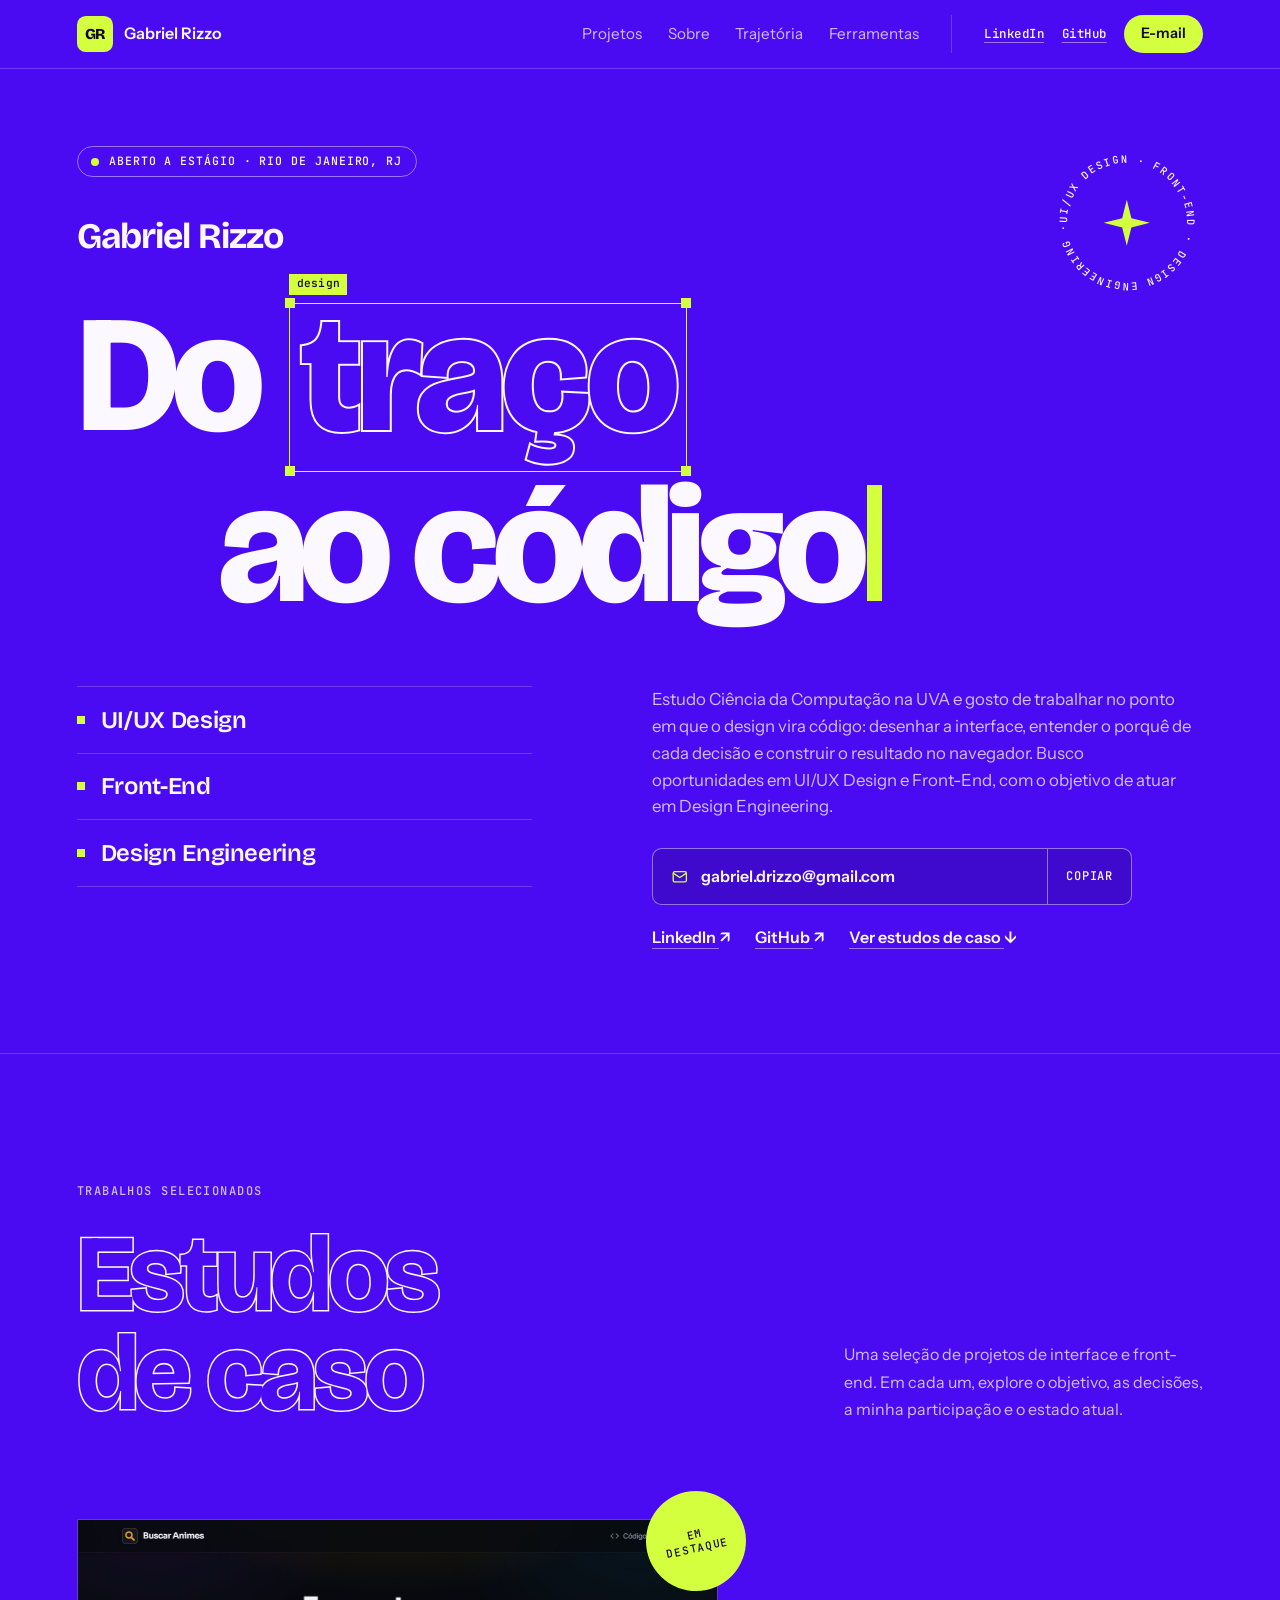
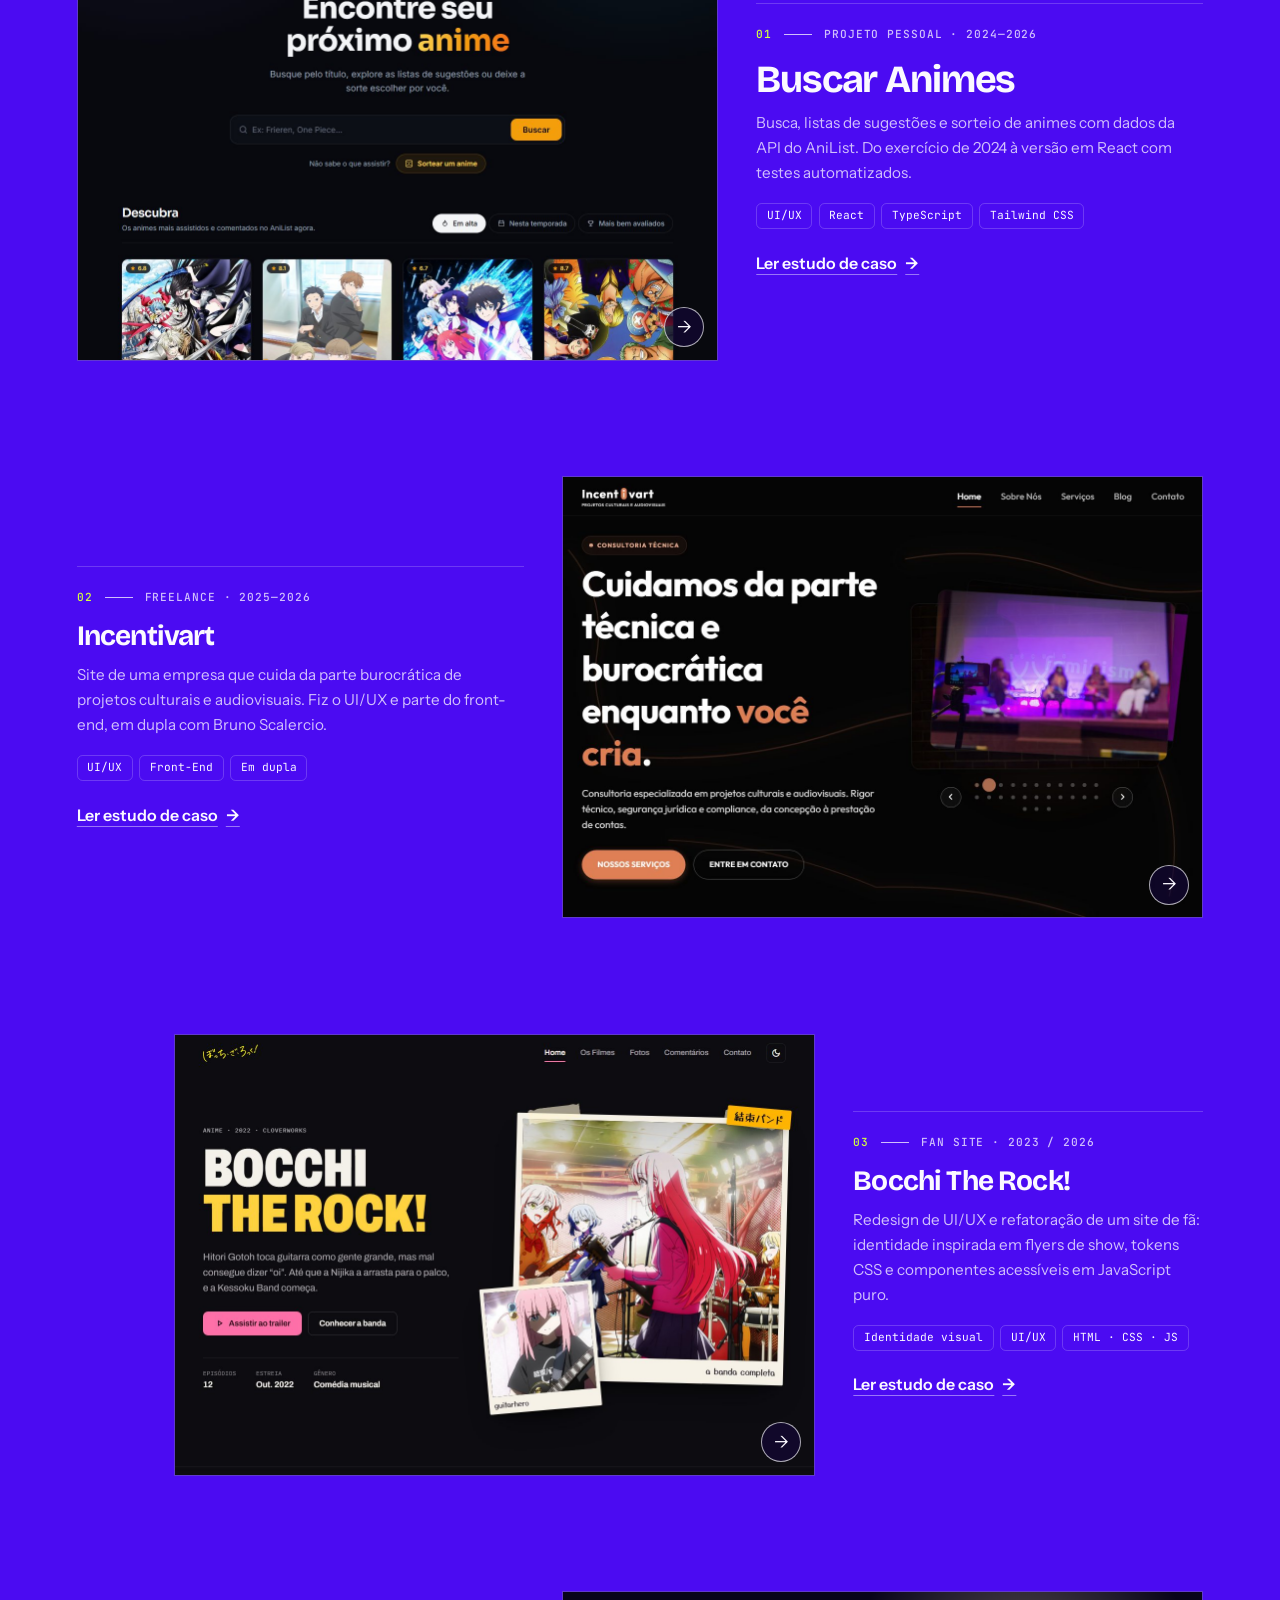
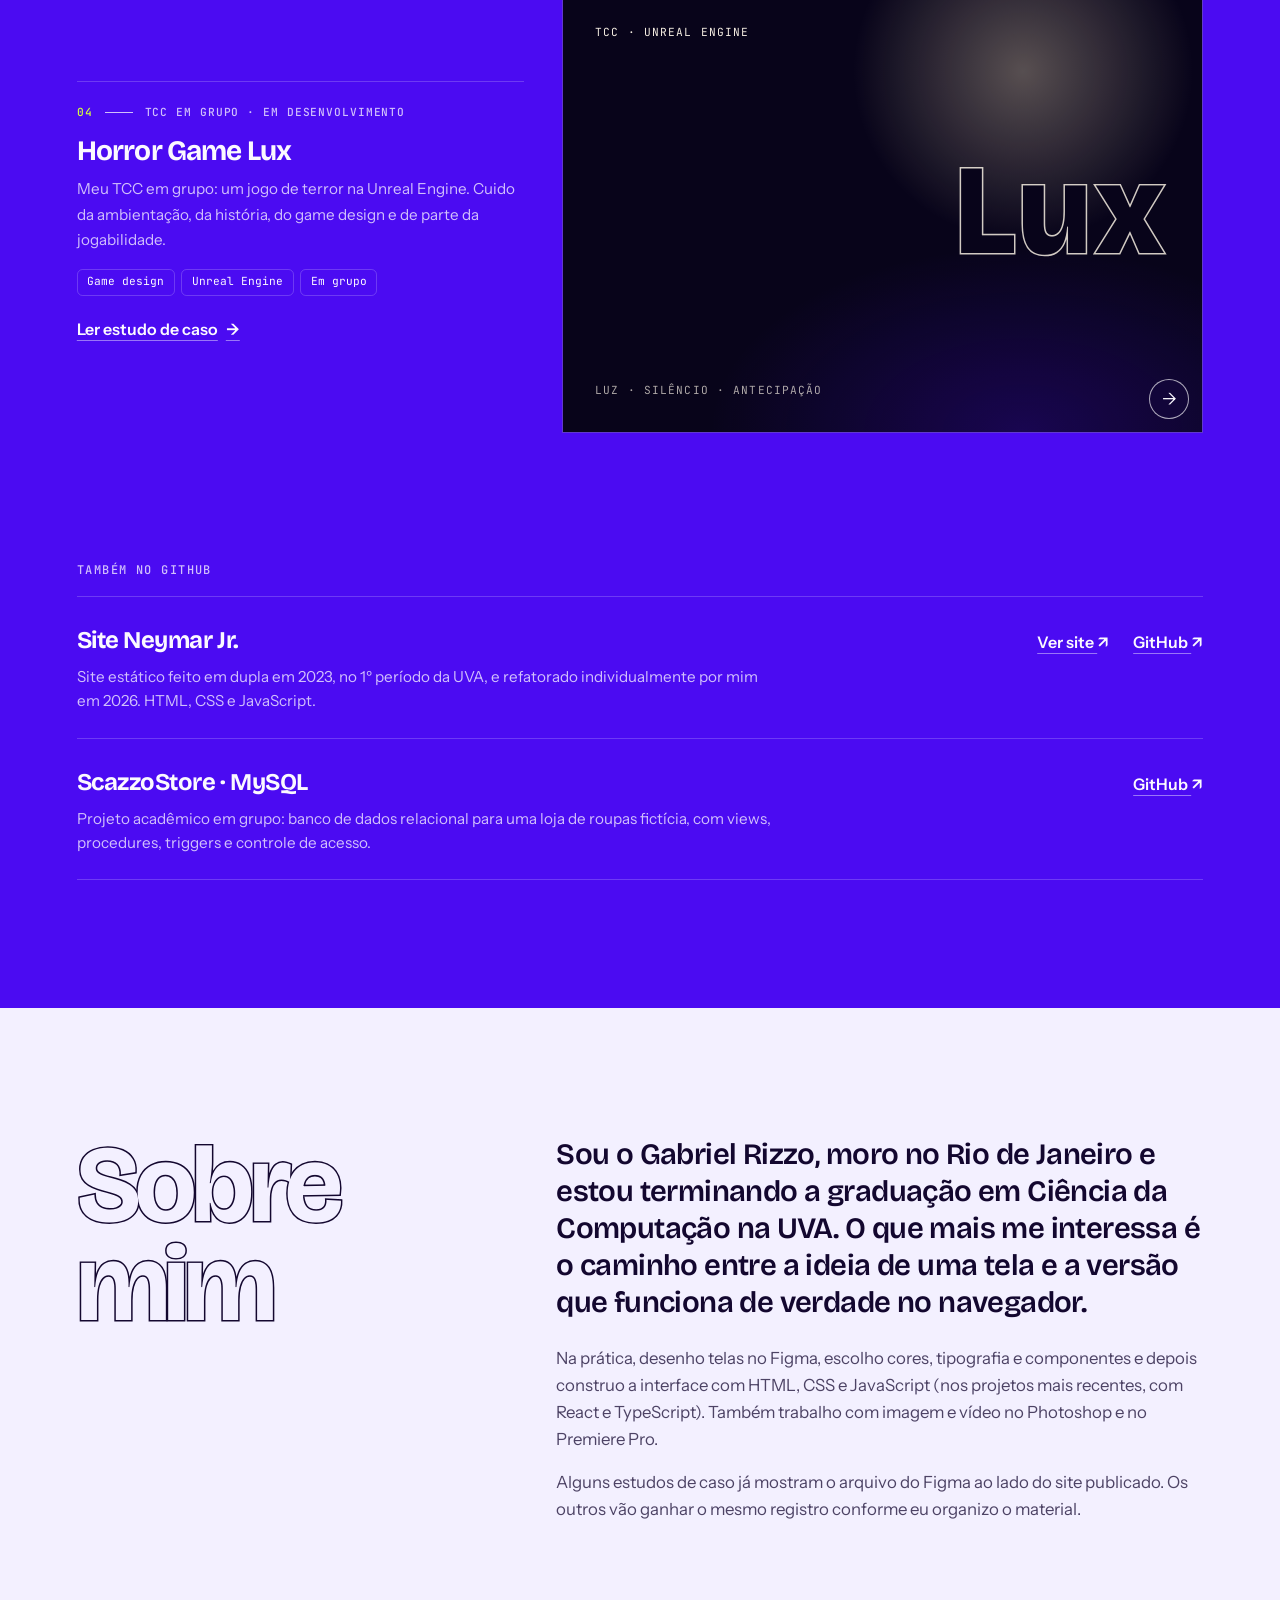
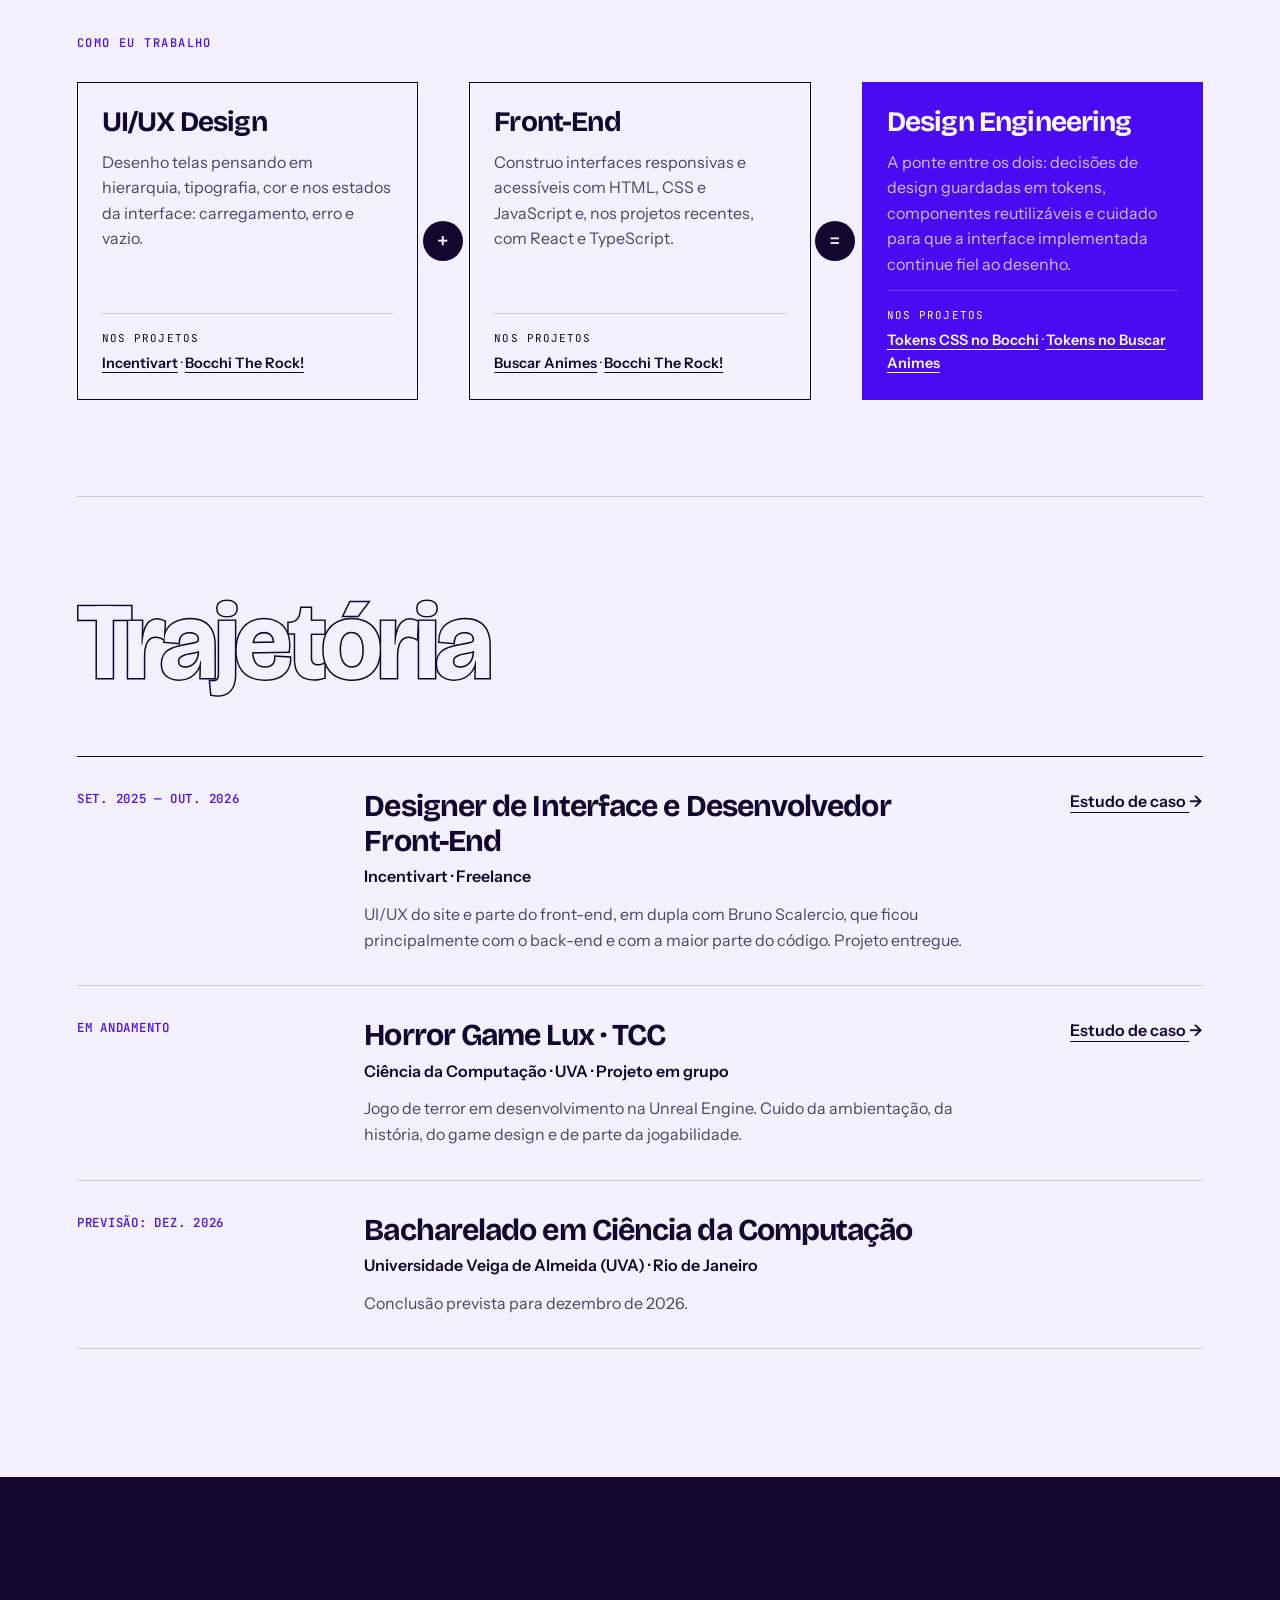
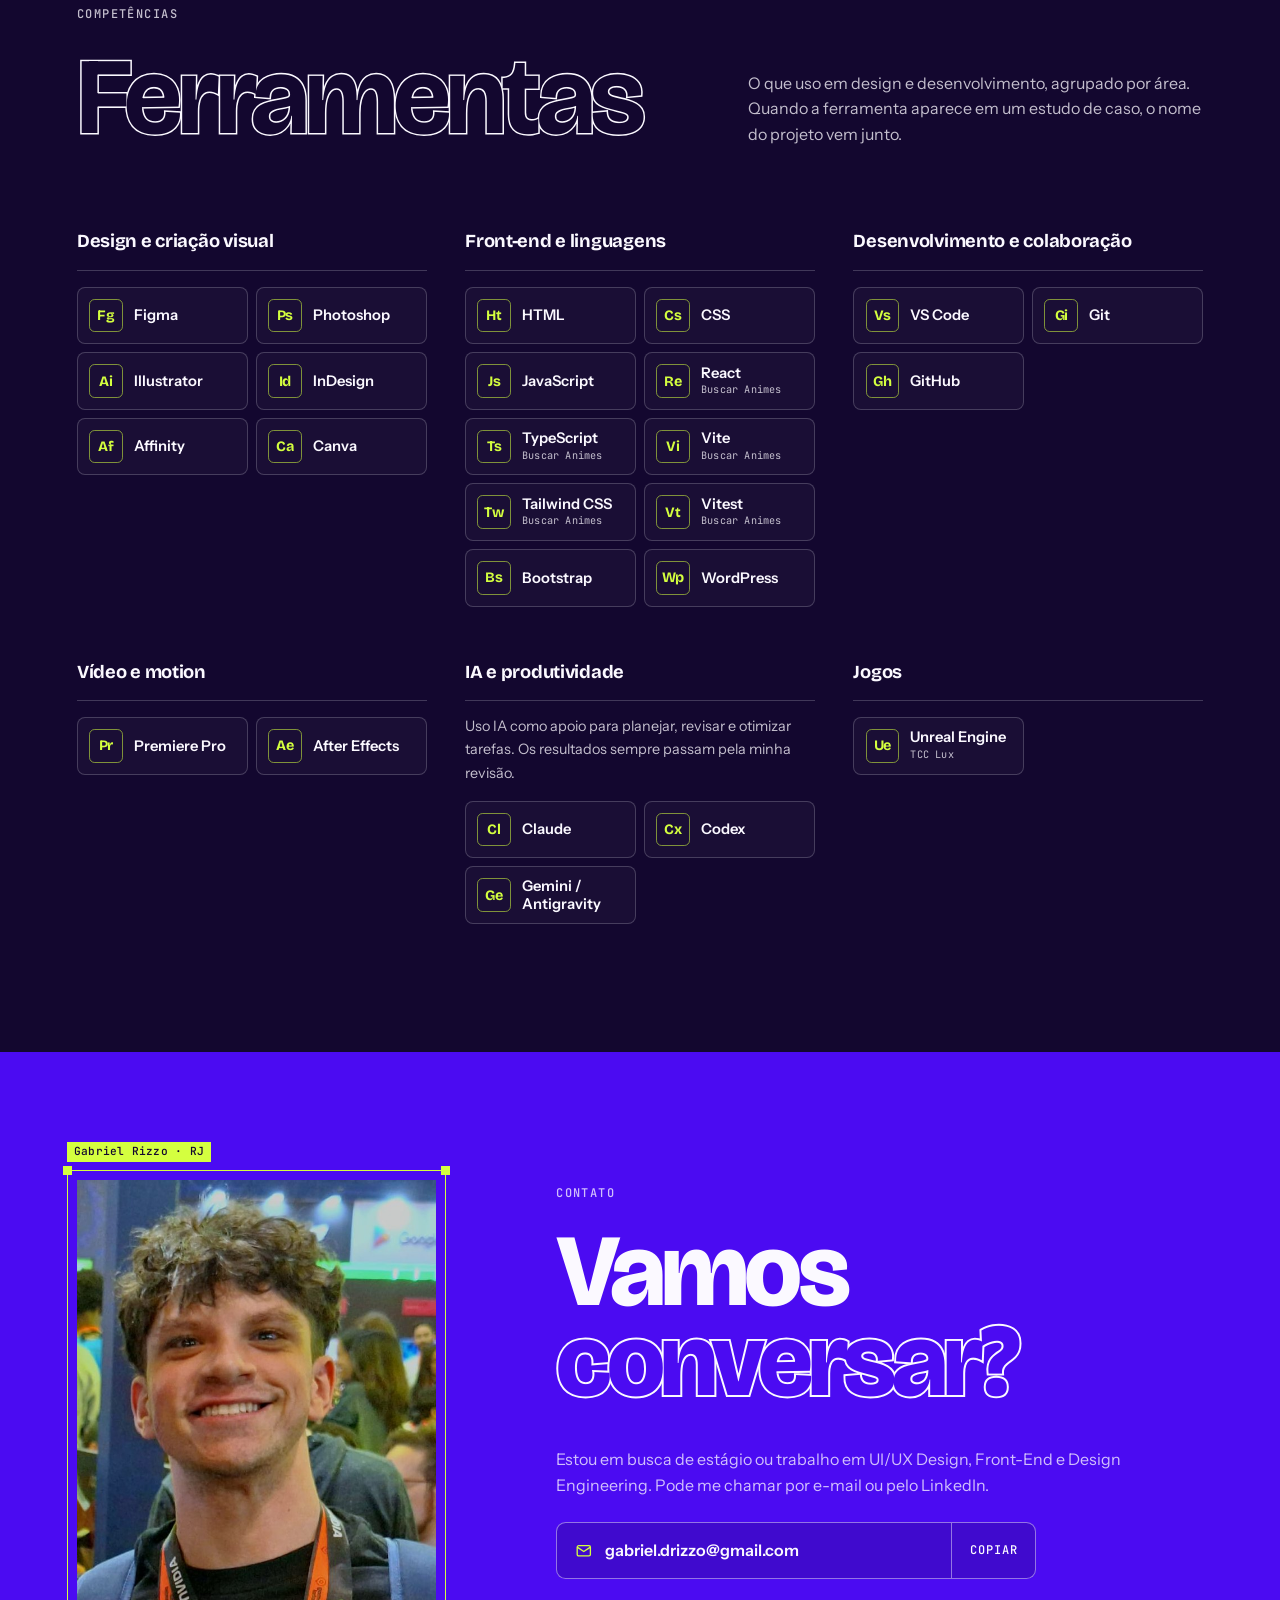
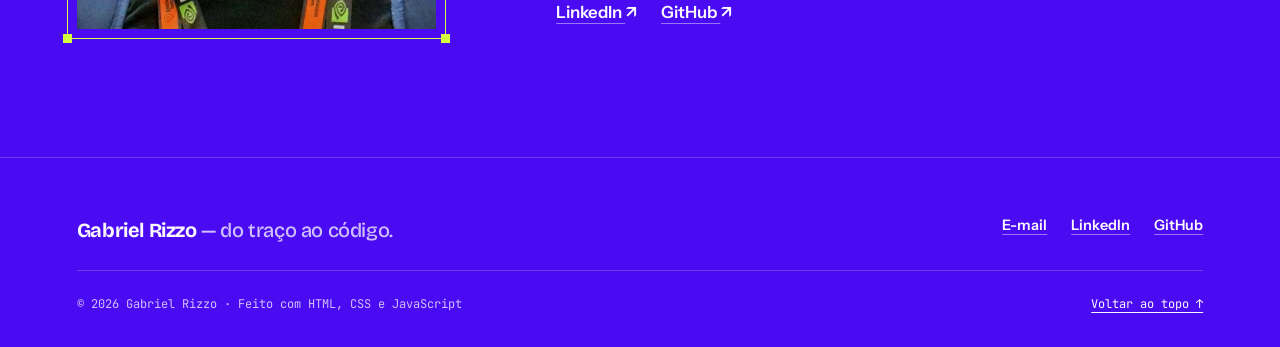
==== commit 2cb31633: "Portfolio_V2.0" ====
--- a/index.html
+++ b/index.html
@@ -91,16 +91,16 @@
           </svg>
 
           <ul class="hero__roles" aria-label="Áreas de atuação">
-            <li><span>01</span> UI/UX Design</li>
-            <li><span>02</span> Front-End</li>
-            <li><span>03</span> Design Engineering</li>
+            <li>UI/UX Design</li>
+            <li>Front-End</li>
+            <li>Design Engineering</li>
           </ul>
 
           <div class="hero__aside">
             <p class="hero__text">
-              Sou estudante de Ciência da Computação na UVA e freelancer na <strong>Incentivart</strong>, onde
-              desenho as telas do site e desenvolvo parte do front-end, em dupla. Gosto de acompanhar uma
-              interface do primeiro rascunho até o navegador.
+              Estudo Ciência da Computação na UVA e gosto de trabalhar no ponto em que o design vira código:
+              desenhar a interface, entender o porquê de cada decisão e construir o resultado no navegador. Busco
+              oportunidades em UI/UX Design e Front-End, com o objetivo de atuar em Design Engineering.
             </p>
 
             <div class="contact-box">
@@ -121,13 +121,13 @@
       </section>
 
       <!-- ============================================================
-           01 · ESTUDOS DE CASO (a partir de portfolio-projects-section.html)
+           ESTUDOS DE CASO (a partir de portfolio-projects-section.html)
            Cada card leva à página do estudo de caso em projetos/.
            ============================================================ -->
       <section class="portfolio-work" id="projetos" aria-labelledby="portfolio-work-title">
         <header class="portfolio-work__header reveal">
           <div class="portfolio-work__heading">
-            <p class="eyebrow">01 — Trabalhos selecionados</p>
+            <p class="eyebrow">Trabalhos selecionados</p>
             <h2 class="section-title" id="portfolio-work-title">Estudos <br />de caso</h2>
           </div>
           <p class="portfolio-work__intro">
@@ -138,8 +138,9 @@
 
         <div class="portfolio-work__grid">
           <article class="portfolio-project reveal">
-            <p class="portfolio-project__sticker" aria-hidden="true">Em<br />destaque</p>
             <div class="portfolio-project__visual">
+              <p class="portfolio-project__sticker" aria-hidden="true">Em<br />destaque</p>
+              <div class="portfolio-project__media">
               <img
                 src="assets/images/projects/buscar-animes/inicio-desktop.jpg"
                 alt="Tela inicial do Buscar Animes: título, campo de busca, botão de sorteio e a lista Em alta."
@@ -149,6 +150,7 @@
                 decoding="async"
               />
               <span class="portfolio-project__open" aria-hidden="true">→</span>
+              </div>
             </div>
             <div class="portfolio-project__content">
               <p class="portfolio-project__meta"><span class="num">01</span><span class="rule"></span><span>Projeto pessoal · 2024—2026</span></p>
@@ -171,6 +173,7 @@
 
           <article class="portfolio-project reveal">
             <div class="portfolio-project__visual">
+              <div class="portfolio-project__media">
               <img
                 src="assets/images/projects/incentivart/home-desktop.jpg"
                 alt="Página inicial do site da Incentivart, com o título Cuidamos da parte técnica e burocrática enquanto você cria."
@@ -180,18 +183,19 @@
                 decoding="async"
               />
               <span class="portfolio-project__open" aria-hidden="true">→</span>
+              </div>
             </div>
             <div class="portfolio-project__content">
-              <p class="portfolio-project__meta"><span class="num">02</span><span class="rule"></span><span>Freelance · desde 2025</span></p>
+              <p class="portfolio-project__meta"><span class="num">02</span><span class="rule"></span><span>Freelance · 2025—2026</span></p>
               <h3 class="portfolio-project__title">
                 <a href="projetos/incentivart.html">Incentivart<span class="visually-hidden">: ler estudo de caso</span></a>
               </h3>
               <p class="portfolio-project__summary">
-                Site de uma consultoria para projetos culturais e audiovisuais. Desenhei as telas e desenvolvi parte
-                do front-end, em dupla.
+                Site de uma empresa que cuida da parte burocrática de projetos culturais e audiovisuais. Fiz o UI/UX e
+                parte do front-end, em dupla com Bruno Scalercio.
               </p>
               <ul class="portfolio-project__tags" aria-label="Áreas">
-                <li>Design de interface</li>
+                <li>UI/UX</li>
                 <li>Front-End</li>
                 <li>Em dupla</li>
               </ul>
@@ -201,6 +205,7 @@
 
           <article class="portfolio-project reveal">
             <div class="portfolio-project__visual">
+              <div class="portfolio-project__media">
               <img
                 src="assets/images/projects/bocchi/home-desktop.jpg"
                 alt="Página inicial do fan site Bocchi The Rock!, com título em branco e amarelo e colagem de fotos do anime."
@@ -210,6 +215,7 @@
                 decoding="async"
               />
               <span class="portfolio-project__open" aria-hidden="true">→</span>
+              </div>
             </div>
             <div class="portfolio-project__content">
               <p class="portfolio-project__meta"><span class="num">03</span><span class="rule"></span><span>Fan site · 2023 / 2026</span></p>
@@ -231,12 +237,14 @@
 
           <article class="portfolio-project reveal">
             <div class="portfolio-project__visual">
+              <div class="portfolio-project__media">
               <div class="cover cover--lux" role="img" aria-label="Capa tipográfica do Horror Game Lux">
                 <span class="cover__kicker">TCC · Unreal Engine</span>
                 <span class="cover__title outline">Lux</span>
                 <span class="cover__note">Luz · silêncio · antecipação</span>
               </div>
               <span class="portfolio-project__open" aria-hidden="true">→</span>
+              </div>
             </div>
             <div class="portfolio-project__content">
               <p class="portfolio-project__meta"><span class="num">04</span><span class="rule"></span><span>TCC em grupo · em desenvolvimento</span></p>
@@ -244,10 +252,11 @@
                 <a href="projetos/horror-game-lux.html">Horror Game Lux<span class="visually-hidden">: ler estudo de caso</span></a>
               </h3>
               <p class="portfolio-project__summary">
-                Jogo de terror em desenvolvimento na Unreal Engine. A proposta usa iluminação, silêncio e sons de
-                antecipação para criar tensão.
+                Meu TCC em grupo: um jogo de terror na Unreal Engine. Cuido da ambientação, da história, do game
+                design e de parte da jogabilidade.
               </p>
               <ul class="portfolio-project__tags" aria-label="Tecnologias">
+                <li>Game design</li>
                 <li>Unreal Engine</li>
                 <li>Em grupo</li>
               </ul>
@@ -289,35 +298,28 @@
       </section>
 
       <!-- ============================================================
-           02 · SOBRE + COMO TRABALHO
+           SOBRE + COMO TRABALHO
            ============================================================ -->
       <section class="about on-paper" id="sobre" aria-labelledby="sobre-title">
         <div class="container about__grid">
           <div class="about__head reveal">
-            <p class="eyebrow">02 — Sobre</p>
             <h2 class="section-title" id="sobre-title">Sobre <br />mim</h2>
-            <!-- FOTO: quando houver uma foto adequada (retrato, luz natural, fundo neutro, 1200 px ou mais),
-                 salve em assets/images/gabriel-rizzo.jpg e descomente. O CSS aplica o tratamento violeta.
-            <figure class="about__photo">
-              <img src="assets/images/gabriel-rizzo.jpg" alt="Retrato de Gabriel Rizzo" width="800" height="1000" loading="lazy" />
-            </figure>
-            -->
           </div>
 
           <div class="about__body reveal">
             <p class="about__lead">
-              Sou Gabriel Duarte Rizzo do Nascimento, estudante de Ciência da Computação no Rio de Janeiro. Me
-              interessa o ponto em que design e código se encontram: pensar a interface e acompanhar como ela é
-              construída.
+              Sou o Gabriel Rizzo, moro no Rio de Janeiro e estou terminando a graduação em Ciência da Computação
+              na UVA. O que mais me interessa é o caminho entre a ideia de uma tela e a versão que funciona de
+              verdade no navegador.
             </p>
             <p>
-              Desenho telas, organizo cores, tipografia e componentes e desenvolvo o front-end com HTML, CSS e
-              JavaScript e, nos projetos mais recentes, com React e TypeScript. Também uso ferramentas de imagem e
-              vídeo, como Photoshop e Premiere Pro.
+              Na prática, desenho telas no Figma, escolho cores, tipografia e componentes e depois construo a
+              interface com HTML, CSS e JavaScript (nos projetos mais recentes, com React e TypeScript). Também
+              trabalho com imagem e vídeo no Photoshop e no Premiere Pro.
             </p>
             <p>
-              Tenho arquivos no Figma de alguns desses projetos, parte deles reproduzindo interfaces que programei.
-              Estou organizando esse material para publicar nos estudos de caso.
+              Alguns estudos de caso já mostram o arquivo do Figma ao lado do site publicado. Os outros vão ganhar o
+              mesmo registro conforme eu organizo o material.
             </p>
           </div>
         </div>
@@ -326,7 +328,6 @@
           <h3 class="eyebrow pillars__title reveal">Como eu trabalho</h3>
           <ol class="pillars__list">
             <li class="pillar reveal">
-              <p class="pillar__num">01</p>
               <h4 class="pillar__name">UI/UX Design</h4>
               <p class="pillar__text">
                 Desenho telas pensando em hierarquia, tipografia, cor e nos estados da interface: carregamento, erro e
@@ -338,7 +339,6 @@
               </p>
             </li>
             <li class="pillar reveal">
-              <p class="pillar__num">02</p>
               <h4 class="pillar__name">Front-End</h4>
               <p class="pillar__text">
                 Construo interfaces responsivas e acessíveis com HTML, CSS e JavaScript e, nos projetos recentes, com
@@ -350,7 +350,6 @@
               </p>
             </li>
             <li class="pillar pillar--result reveal">
-              <p class="pillar__num">01 + 02</p>
               <h4 class="pillar__name">Design Engineering</h4>
               <p class="pillar__text">
                 A ponte entre os dois: decisões de design guardadas em tokens, componentes reutilizáveis e cuidado para
@@ -366,22 +365,21 @@
       </section>
 
       <!-- ============================================================
-           03 · TRAJETÓRIA
+           TRAJETÓRIA
            ============================================================ -->
       <section class="journey on-paper" id="trajetoria" aria-labelledby="trajetoria-title">
         <div class="container">
-          <p class="eyebrow reveal">03 — Trajetória</p>
           <h2 class="section-title reveal" id="trajetoria-title">Trajetória</h2>
 
           <ol class="timeline">
             <li class="timeline__item reveal">
-              <p class="timeline__date"><time datetime="2025-09">Set. 2025</time> — atual</p>
+              <p class="timeline__date"><time datetime="2025-09">Set. 2025</time> — <time datetime="2026-10">Out. 2026</time></p>
               <div class="timeline__content">
                 <h3>Designer de Interface e Desenvolvedor <span class="nowrap">Front-End</span></h3>
                 <p class="timeline__org">Incentivart · Freelance</p>
                 <p>
-                  Design das telas do site e desenvolvimento de parte do front-end, em dupla: meu parceiro cuidou do
-                  back-end e da maior parte do código. O blog do site está em desenvolvimento.
+                  UI/UX do site e parte do front-end, em dupla com Bruno Scalercio, que ficou principalmente com o
+                  back-end e com a maior parte do código. Projeto entregue.
                 </p>
               </div>
               <a class="timeline__link" href="projetos/incentivart.html">Estudo de caso <span class="arrow arrow--right" aria-hidden="true">→</span></a>
@@ -391,7 +389,7 @@
               <div class="timeline__content">
                 <h3>Horror Game Lux · TCC</h3>
                 <p class="timeline__org">Ciência da Computação · UVA · Projeto em grupo</p>
-                <p>Jogo de terror em desenvolvimento na Unreal Engine, ainda não concluído.</p>
+                <p>Jogo de terror em desenvolvimento na Unreal Engine. Cuido da ambientação, da história, do game design e de parte da jogabilidade.</p>
               </div>
               <a class="timeline__link" href="projetos/horror-game-lux.html">Estudo de caso <span class="arrow arrow--right" aria-hidden="true">→</span></a>
             </li>
@@ -408,7 +406,7 @@
       </section>
 
       <!-- ============================================================
-           04 · FERRAMENTAS
+           FERRAMENTAS
            Sem níveis, barras ou porcentagens: só o nome e, quando houver,
            o projeto em que a ferramenta aparece.
            ============================================================ -->
@@ -416,7 +414,7 @@
         <div class="container">
           <header class="skills__header reveal">
             <div class="skills__heading">
-              <p class="eyebrow">04 — Competências</p>
+              <p class="eyebrow">Competências</p>
               <h2 class="section-title" id="ferramentas-title">Ferramentas</h2>
             </div>
             <p class="skills__intro">
@@ -484,11 +482,9 @@
               </ul>
             </section>
 
-            <section class="skill-group reveal" aria-labelledby="sg-other">
-              <h3 class="skill-group__title" id="sg-other">Outras tecnologias</h3>
+            <section class="skill-group reveal" aria-labelledby="sg-games">
+              <h3 class="skill-group__title" id="sg-games">Jogos</h3>
               <ul class="skill-grid">
-                <li class="skill"><span class="skill__icon" aria-hidden="true">My</span><span class="skill__text"><span class="skill__name">MySQL</span><span class="skill__context">ScazzoStore</span></span></li>
-                <li class="skill"><span class="skill__icon" aria-hidden="true">p5</span><span class="skill__text"><span class="skill__name">p5.js</span></span></li>
                 <li class="skill"><span class="skill__icon" aria-hidden="true">Ue</span><span class="skill__text"><span class="skill__name">Unreal Engine</span><span class="skill__context">TCC Lux</span></span></li>
               </ul>
             </section>
@@ -497,12 +493,16 @@
       </section>
 
       <!-- ============================================================
-           05 · CONTATO
+           CONTATO
            ============================================================ -->
       <section class="contact" id="contato" aria-labelledby="contato-title">
         <div class="container contact__grid">
+          <figure class="frame contact__photo reveal">
+            <img src="assets/images/gabriel-rizzo.jpg" alt="Retrato de Gabriel Rizzo, sorrindo, em um evento." width="640" height="800" loading="lazy" decoding="async" />
+            <span class="frame__label" aria-hidden="true">Gabriel Rizzo · RJ</span>
+          </figure>
           <div class="contact__heading reveal">
-            <p class="eyebrow">05 — Contato</p>
+            <p class="eyebrow">Contato</p>
             <h2 class="contact__title" id="contato-title">Vamos <br /><span class="outline">conversar?</span></h2>
           </div>
           <div class="contact__body reveal">
--- a/assets/css/home.css
+++ b/assets/css/home.css
@@ -123,12 +123,13 @@
   border-bottom: 1px solid var(--line);
 }
 
-.hero__roles span {
-  color: var(--lime);
-  font-family: var(--font-mono);
-  font-size: 0.72rem;
-  font-weight: 500;
-  letter-spacing: 0.08em;
+.hero__roles li::before {
+  flex: none;
+  align-self: center;
+  width: 0.5rem;
+  height: 0.5rem;
+  background: var(--lime);
+  content: "";
 }
 
 .hero__aside {
@@ -271,10 +272,10 @@
 
 /* --------------------------------------------------------------------------
    Estudos de caso
-   Baseado em portfolio-projects-section.html: card com imagem em cima,
-   conteúdo dentro de uma moldura de linhas finas e grade assimétrica.
-   Aqui a grade fica defasada em duas colunas e o card inteiro leva ao
-   estudo de caso (um único link por card, no título).
+   Baseado em portfolio-projects-section.html: miniatura com moldura fina,
+   meta numerada e seta circular. Miniatura e descrição ficam lado a lado e
+   trocam de lado a cada card (zig-zag). O card inteiro leva ao estudo de
+   caso, com um único link por card, no título.
    -------------------------------------------------------------------------- */
 
 .portfolio-work {
@@ -306,59 +307,69 @@
 }
 
 .portfolio-work__grid {
-  display: grid;
-  grid-template-columns: repeat(12, minmax(0, 1fr));
-  align-items: start;
-  gap: clamp(3.5rem, 7vw, 5.5rem) 1.5rem;
+  display: flex;
+  flex-direction: column;
+  gap: clamp(4.5rem, 9vw, 7.5rem);
   max-width: var(--max);
   margin: clamp(3.5rem, 8vw, 6rem) auto 0;
 }
 
-.portfolio-project:nth-child(4n + 1) {
-  grid-column: 1 / span 7;
-}
-
-.portfolio-project:nth-child(4n + 2) {
-  grid-column: 9 / span 4;
-  margin-top: clamp(4rem, 13vw, 12rem);
-}
-
-.portfolio-project:nth-child(4n + 3) {
-  grid-column: 2 / span 5;
-}
-
-.portfolio-project:nth-child(4n + 4) {
-  grid-column: 8 / span 5;
-  margin-top: clamp(3rem, 9vw, 8rem);
-}
-
 .portfolio-project {
   position: relative;
+  display: grid;
+  grid-template-columns: repeat(12, minmax(0, 1fr));
+  align-items: center;
+  gap: 1.5rem clamp(1.5rem, 3vw, 3rem);
   min-width: 0;
-  padding-bottom: 1.6rem;
-  border: 1px solid var(--line);
-  border-top: 0;
-  transition: border-color 200ms ease;
-}
-
-.portfolio-project:hover {
-  border-color: var(--line-strong);
 }
 
 .portfolio-project:focus-within {
   outline: 2px solid var(--lime);
-  outline-offset: 6px;
+  outline-offset: 10px;
 }
 
 .portfolio-project__visual {
   position: relative;
-  margin: 0 -1px;
+  grid-row: 1;
+  grid-column: 1 / span 7;
+}
+
+.portfolio-project__content {
+  grid-row: 1;
+  grid-column: 8 / span 5;
+}
+
+.portfolio-project:nth-child(even) .portfolio-project__visual {
+  grid-column: 6 / span 7;
+}
+
+.portfolio-project:nth-child(even) .portfolio-project__content {
+  grid-column: 1 / span 5;
+}
+
+/* Pequeno deslocamento para manter a composição assimétrica */
+.portfolio-project:nth-child(4n + 3) .portfolio-project__visual {
+  grid-column: 2 / span 7;
+}
+
+.portfolio-project:nth-child(4n + 3) .portfolio-project__content {
+  grid-column: 9 / span 4;
+}
+
+.portfolio-project__media {
+  position: relative;
   overflow: hidden;
+  border: 1px solid var(--line);
   background: rgba(15, 5, 55, 0.25);
   aspect-ratio: 1.45 / 1;
-}
-
-.portfolio-project__visual img {
+  transition: border-color 200ms ease;
+}
+
+.portfolio-project:hover .portfolio-project__media {
+  border-color: var(--line-strong);
+}
+
+.portfolio-project__media img {
   width: 100%;
   height: 100%;
   object-fit: cover;
@@ -366,7 +377,7 @@
   transition: transform 450ms var(--ease);
 }
 
-.portfolio-project:hover .portfolio-project__visual img {
+.portfolio-project:hover .portfolio-project__media img {
   transform: scale(1.035);
 }
 
@@ -418,7 +429,9 @@
 }
 
 .portfolio-project__content {
-  padding: 1.35rem clamp(1rem, 2vw, 1.75rem) 0;
+  min-width: 0;
+  padding-top: 1.35rem;
+  border-top: 1px solid var(--line);
 }
 
 .portfolio-project__meta {
@@ -602,13 +615,14 @@
 
 @media (max-width: 800px) {
   .portfolio-work__grid {
+    gap: 3.5rem;
+  }
+
+  .portfolio-project {
     display: flex;
     flex-direction: column;
-    gap: 3.5rem;
-  }
-
-  .portfolio-project:nth-child(n) {
-    margin-top: 0;
+    align-items: stretch;
+    gap: 1.25rem;
   }
 
   .portfolio-project__sticker {
@@ -649,11 +663,6 @@
 
 .about__head {
   grid-column: 1 / span 5;
-}
-
-.about__head .eyebrow {
-  margin-bottom: 1.5rem;
-  color: var(--violet);
 }
 
 .about__body {
@@ -677,23 +686,6 @@
 
 .about__body > p + p {
   margin-top: 1rem;
-}
-
-/* Foto (ainda não fornecida): estilo pronto para quando houver uma.
-   Tratamento duotone violeta para integrar à identidade. */
-.about__photo {
-  position: relative;
-  max-width: 18rem;
-  margin-top: 2.5rem;
-  background: var(--violet);
-}
-
-.about__photo img {
-  width: 100%;
-  aspect-ratio: 4 / 5;
-  object-fit: cover;
-  filter: grayscale(1) contrast(1.05);
-  mix-blend-mode: screen;
 }
 
 /* UI/UX Design + Front-End = Design Engineering */
@@ -748,13 +740,6 @@
   color: var(--white);
   border-color: var(--violet);
   background: var(--violet);
-}
-
-.pillar__num {
-  font-family: var(--font-mono);
-  font-size: 0.72rem;
-  font-weight: 500;
-  letter-spacing: 0.1em;
 }
 
 .pillar__name {
@@ -1055,14 +1040,31 @@
   gap: 2.5rem 1.5rem;
 }
 
+/* Foto em cores naturais, com a moldura de seleção da identidade */
+.contact__photo {
+  --frame-inset: -10px;
+
+  grid-row: 1 / span 2;
+  grid-column: 1 / span 4;
+  align-self: end;
+}
+
+.contact__photo img {
+  width: 100%;
+  height: auto;
+  aspect-ratio: 4 / 5;
+  object-fit: cover;
+}
+
 .contact__heading {
-  grid-column: 1 / span 7;
+  grid-row: 1;
+  grid-column: 6 / -1;
 }
 
 .contact__title {
   margin-top: 1.5rem;
   font-family: var(--font-display);
-  font-size: clamp(3.5rem, 11vw, 9.5rem);
+  font-size: clamp(3.25rem, 8vw, 7.5rem);
   font-weight: 800;
   letter-spacing: -0.045em;
   line-height: 0.88;
@@ -1073,7 +1075,9 @@
 }
 
 .contact__body {
-  grid-column: 8 / -1;
+  grid-row: 2;
+  grid-column: 6 / -1;
+  align-self: start;
 }
 
 .contact__text {
@@ -1090,16 +1094,15 @@
 }
 
 @media (max-width: 900px) {
+  .contact__photo,
   .contact__heading,
   .contact__body {
+    grid-row: auto;
     grid-column: 1 / -1;
   }
-}
-
-.journey .eyebrow {
-  color: var(--violet);
-}
-
-.journey .section-title {
-  margin-top: 1.5rem;
-}
+
+  .contact__photo {
+    width: min(100%, 15rem);
+    margin-bottom: 1rem;
+  }
+}
